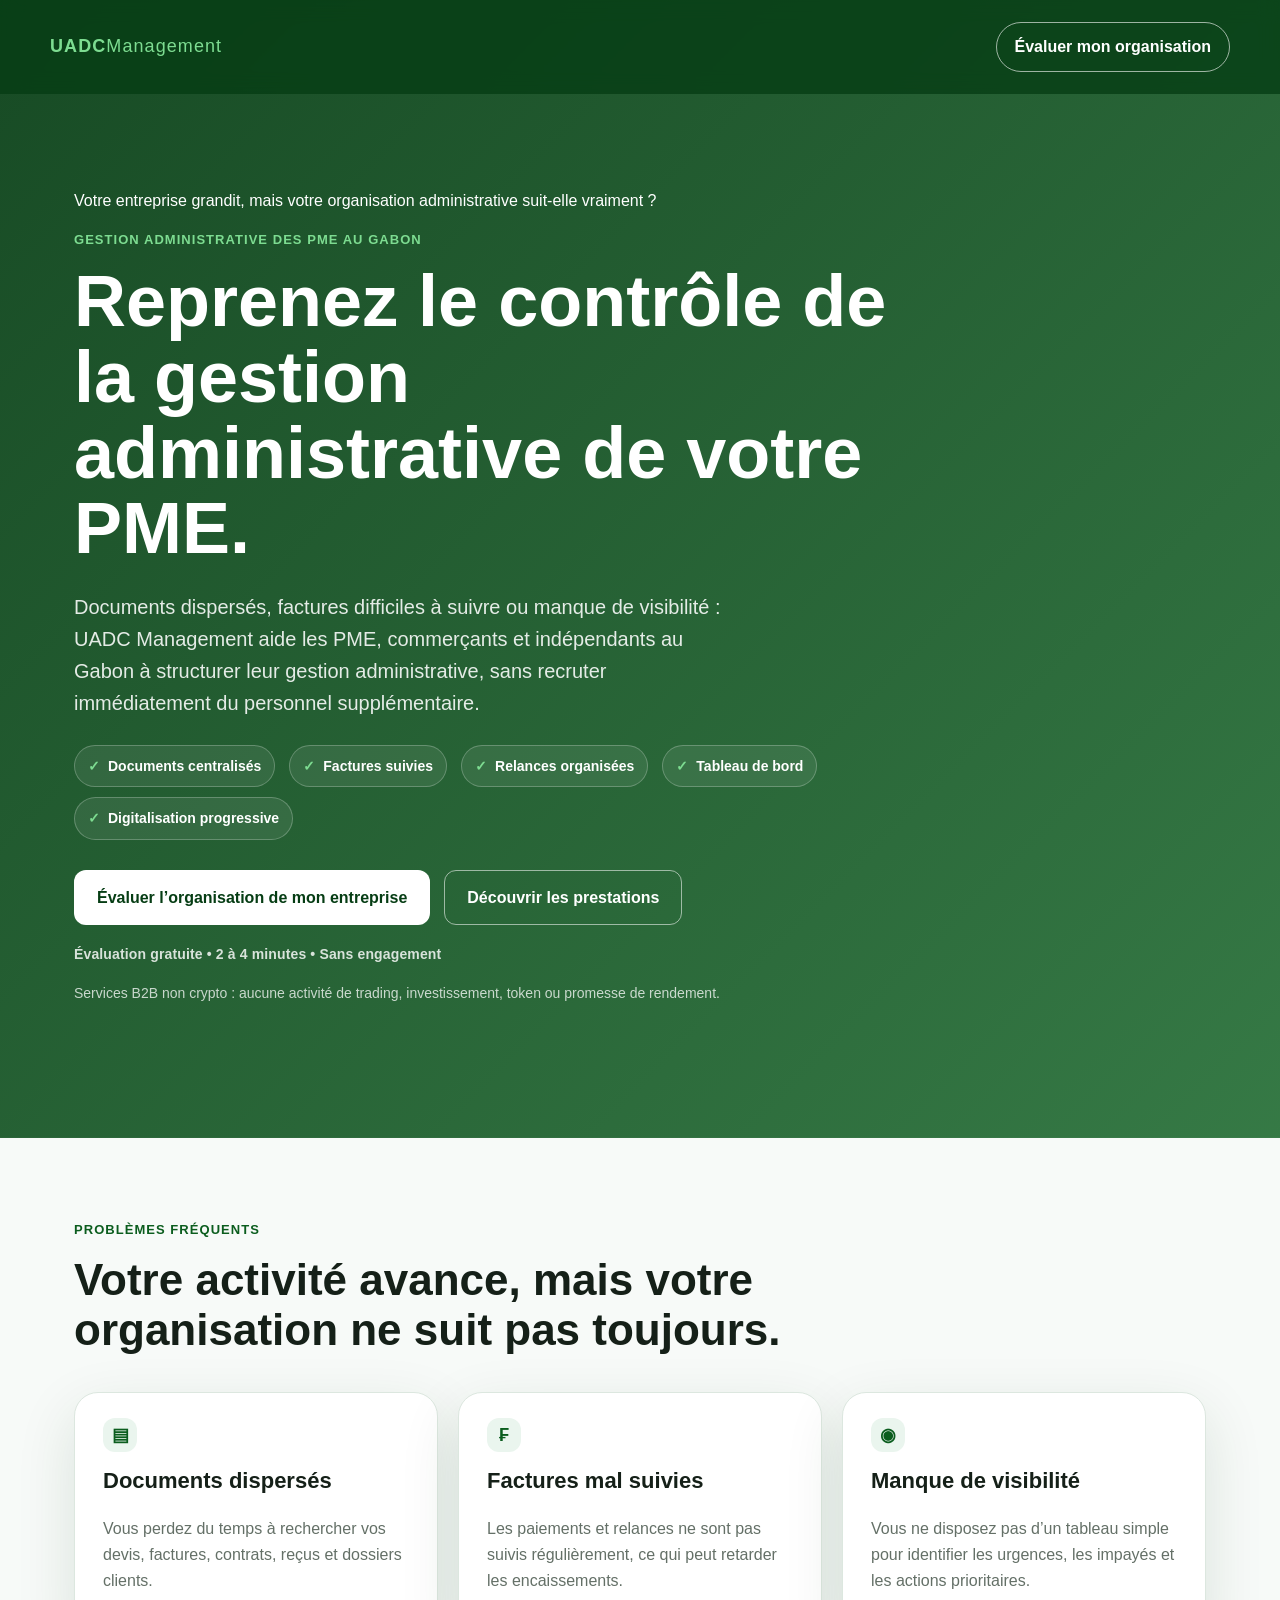
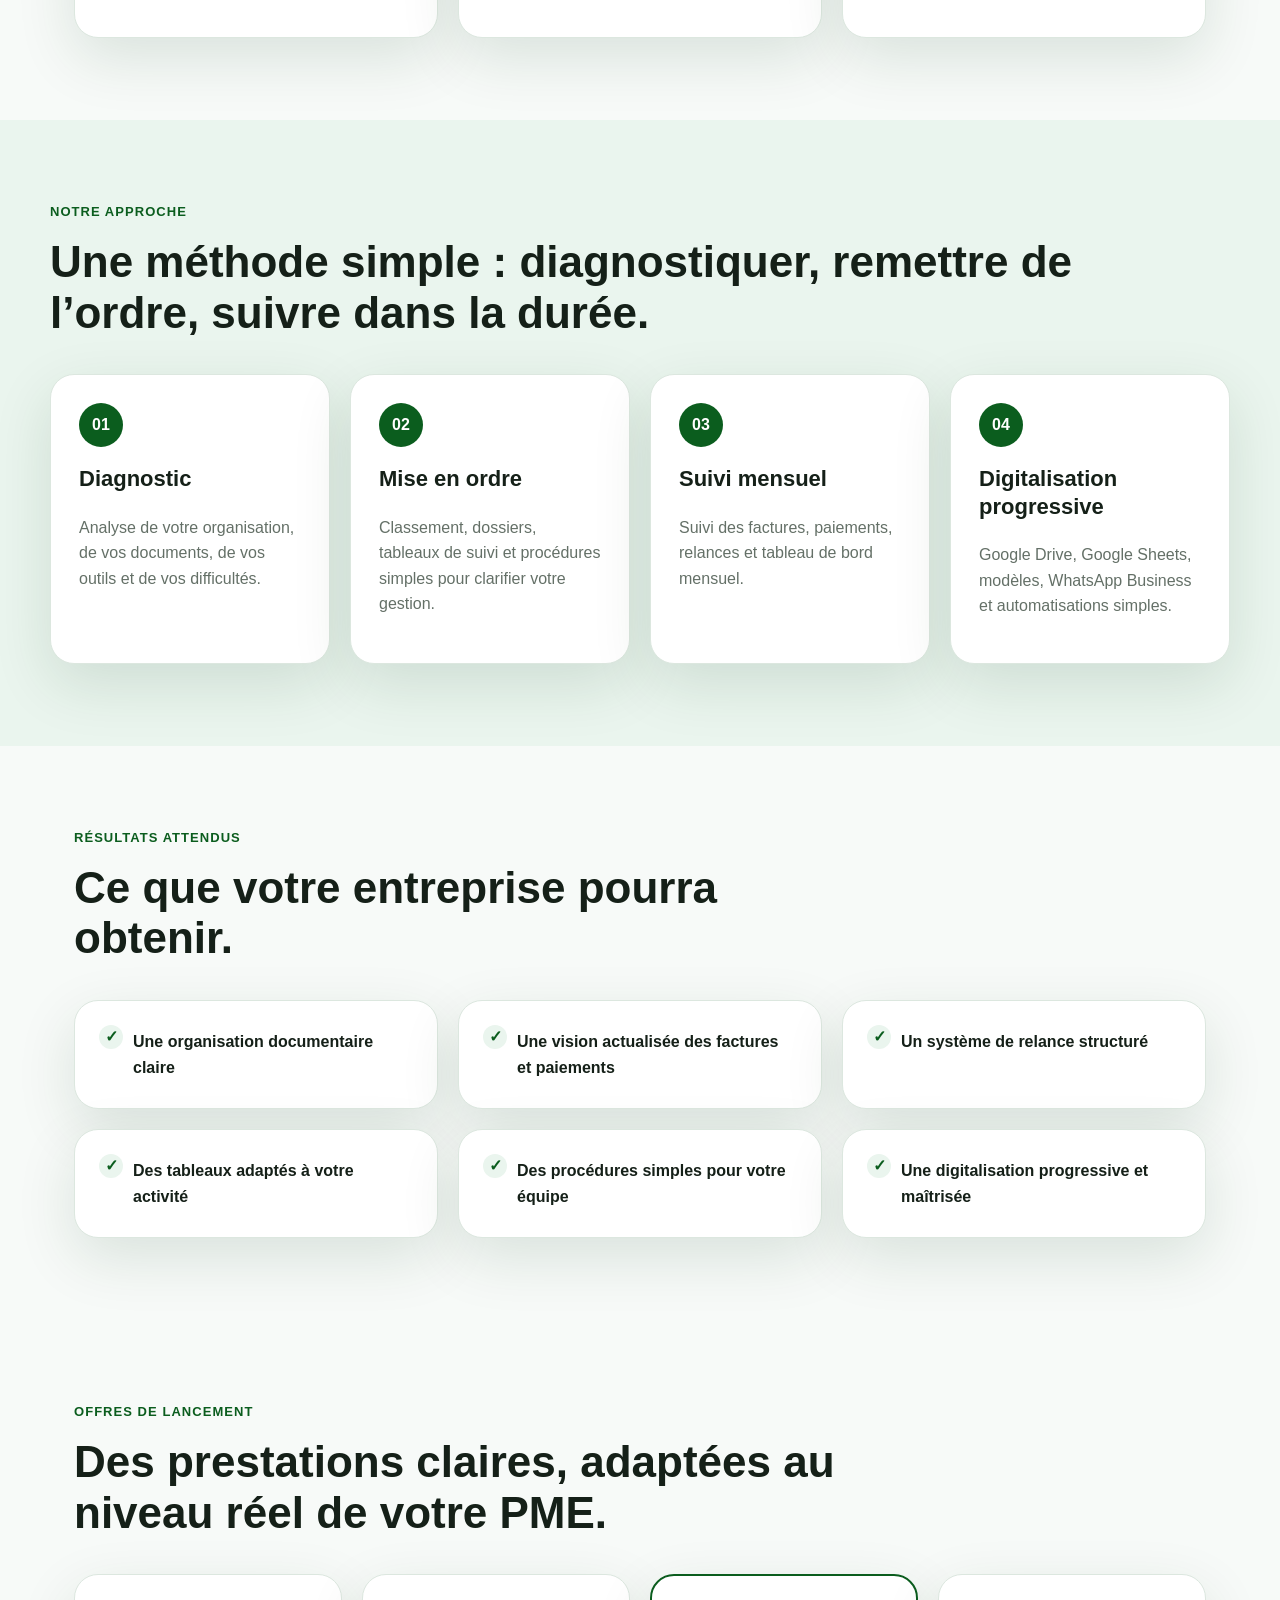
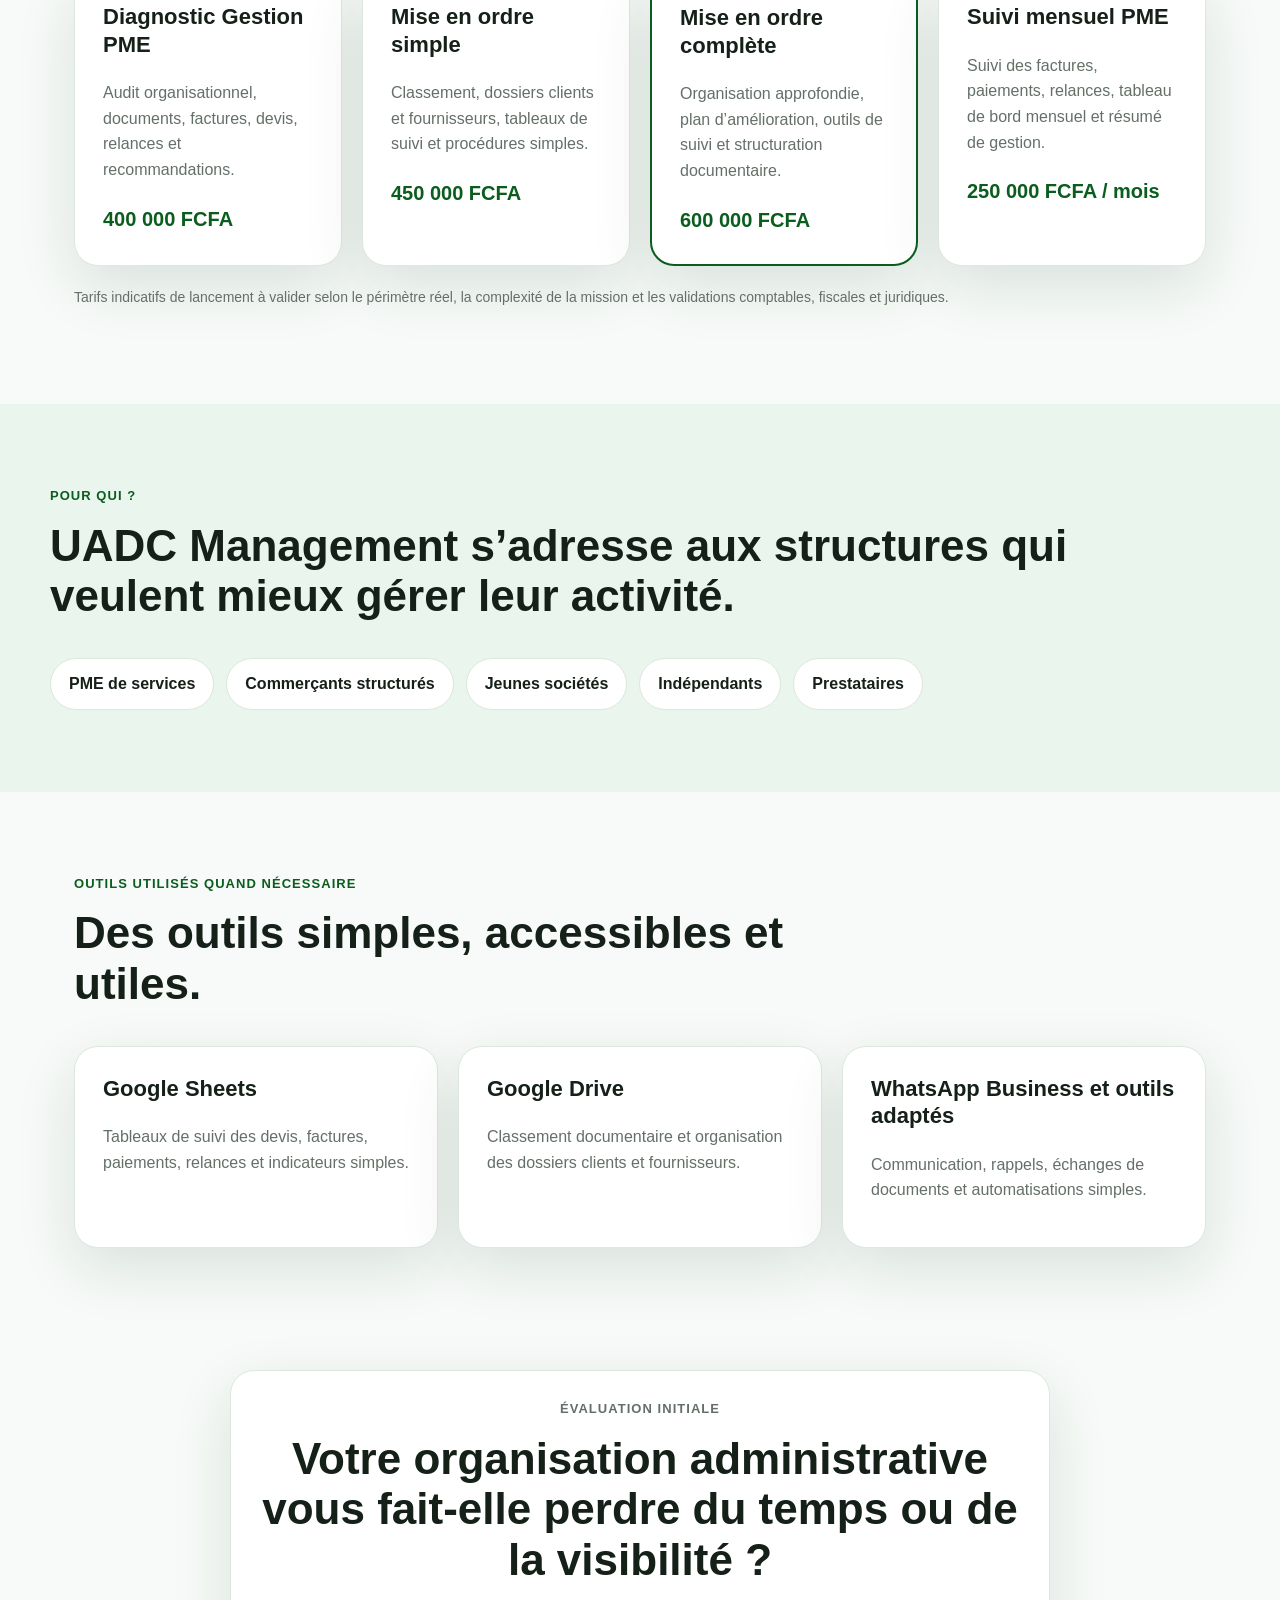
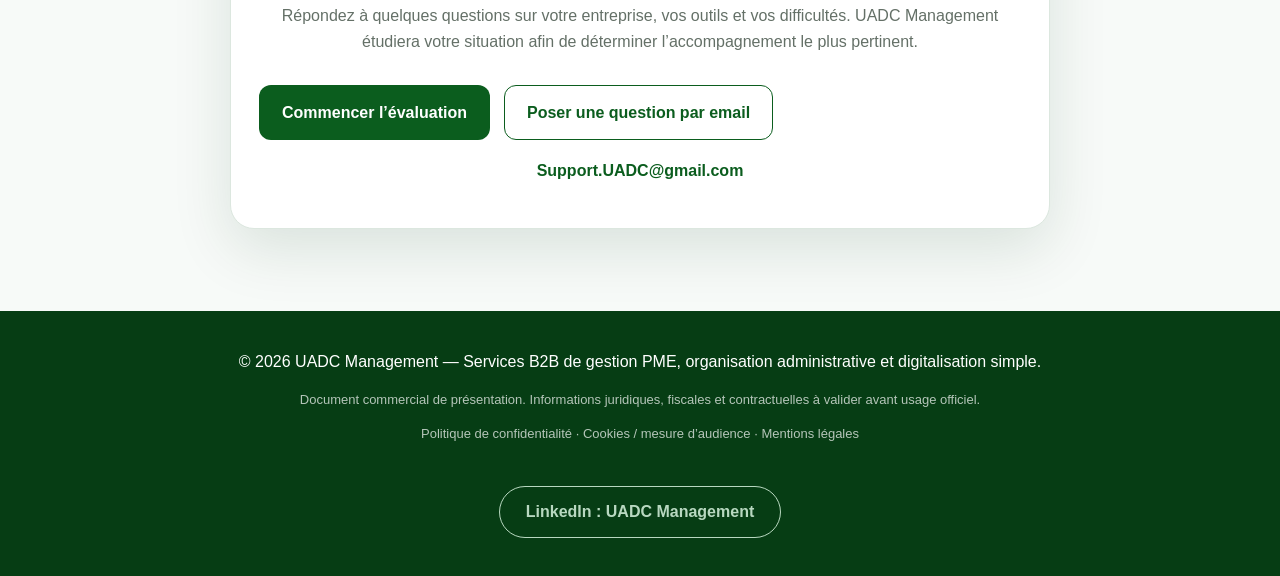
==== index.html @ a8fdecd6 "V2 - ajout du Hero orienté identification Updated content for hero section to enhance clarity and en" ====
<!DOCTYPE html>
<html lang="fr">
<head>
  <meta charset="UTF-8">
  <meta name="viewport" content="width=device-width, initial-scale=1.0">

  <title>UADC Management | Gestion administrative des PME au Gabon</title>

  <meta
    name="description"
    content="UADC Management aide les PME, commerçants et indépendants au Gabon à organiser leurs documents, suivre leurs factures et structurer leur gestion administrative."
  >

  <link
    rel="canonical"
    href="https://uadcoins-source.github.io/Site-UADC-Management-/"
  >

  <meta property="og:type" content="website">
  <meta property="og:locale" content="fr_FR">
  <meta property="og:site_name" content="UADC Management">

  <meta
    property="og:title"
    content="UADC Management | Gestion administrative des PME au Gabon"
  >

  <meta
    property="og:description"
    content="Reprenez le contrôle de vos documents, factures, relances et tableaux de bord."
  >

  <meta
    property="og:url"
    content="https://uadcoins-source.github.io/Site-UADC-Management-/"
  >

  <meta name="twitter:card" content="summary">

  <meta
    name="twitter:title"
    content="UADC Management | Gestion administrative des PME au Gabon"
  >

  <meta
    name="twitter:description"
    content="Organisation documentaire, suivi des factures, relances et digitalisation progressive."
  >

  <meta
    http-equiv="Content-Security-Policy"
    content="
      default-src 'self';
      script-src 'self' 'unsafe-inline'
        https://www.googletagmanager.com
        https://consent.cookiebot.com
        https://consentcdn.cookiebot.com;
      connect-src 'self'
        https://www.google-analytics.com
        https://analytics.google.com
        https://region1.google-analytics.com
        https://stats.g.doubleclick.net
        https://consent.cookiebot.com
        https://consentcdn.cookiebot.com;
      img-src 'self' data:
        https://images.unsplash.com
        https://www.googletagmanager.com
        https://www.google-analytics.com
        https://consent.cookiebot.com
        https://consentcdn.cookiebot.com;
      style-src 'self' 'unsafe-inline'
        https://consent.cookiebot.com
        https://consentcdn.cookiebot.com;
      font-src 'self' data:;
      object-src 'none';
      base-uri 'self';
      frame-src 'self'
        https://docs.google.com
        https://consent.cookiebot.com
        https://consentcdn.cookiebot.com;
      form-action 'self' https://docs.google.com;
      upgrade-insecure-requests;
    "
  >

  <meta
    name="referrer"
    content="strict-origin-when-cross-origin"
  >

  <script
    id="Cookiebot"
    src="https://consent.cookiebot.com/uc.js"
    data-cbid="d67af47e-b6ff-4df5-80c2-b756c6a050ea"
    data-blockingmode="auto"
    type="text/javascript"
  ></script>

  <script
    type="text/plain"
    data-cookieconsent="statistics"
    async
    src="https://www.googletagmanager.com/gtag/js?id=G-BVQ48MTQVT"
  ></script>

  <script
    type="text/plain"
    data-cookieconsent="statistics"
  >
    window.dataLayer = window.dataLayer || [];

    function gtag() {
      dataLayer.push(arguments);
    }

    gtag('js', new Date());

    gtag('config', 'G-BVQ48MTQVT', {
      anonymize_ip: true
    });
  </script>

  <link rel="stylesheet" href="style.css">

  <script type="application/ld+json">
  {
    "@context": "https://schema.org",
    "@type": "ProfessionalService",
    "name": "UADC Management",
    "url": "https://uadcoins-source.github.io/Site-UADC-Management-/",
    "email": "Support.UADC@gmail.com",
    "areaServed": {
      "@type": "Country",
      "name": "Gabon"
    },
    "description": "Services B2B d’organisation administrative, de suivi de gestion simple et de digitalisation progressive."
  }
  </script>
</head>

<body>

  <header class="site-header">

    <nav class="nav">

      <a href="#" class="logo" aria-label="Retour en haut de la page">
        UADC <span>Management</span>
      </a>

      <a
        href="https://docs.google.com/forms/d/e/1FAIpQLScR6LxqJISnzY4DVmSsGfaWEli_IUTiNq7CcCTO1LoDNJifmg/viewform"
        class="nav-cta js-track-evaluation"
        target="_blank"
        rel="noopener noreferrer"
      >
        Évaluer mon organisation
      </a>

      <button
        id="menu-toggle"
        class="menu-toggle"
        aria-label="Ouvrir le menu"
        aria-expanded="false"
        aria-controls="mobile-menu"
      >
        <span></span>
        <span></span>
        <span></span>
      </button>

    </nav>

    <div id="mobile-menu" class="mobile-menu">

      <a href="#administrative">
        Gestion administrative
      </a>
      
      <a href="#probleme">
        Problèmes fréquents
      </a>

      <a href="#approche">
        Notre approche
      </a>

      <a href="#resultats">
        Résultats attendus
      </a>

      <a href="#offres">
        Prestations
      </a>

      <a href="#pour-qui">
        Pour qui ?
      </a>

      <a href="#outils">
        Outils
      </a>

      <a href="#contact">
        Contact
      </a>

    </div>

    <section
      id="administrative"
      class="hero"
    >

      <div class="hero-content">

  <p class="hero-question">
    Votre entreprise grandit, mais votre organisation administrative suit-elle vraiment ?
  </p>

  <p class="eyebrow">
    Gestion administrative des PME au Gabon
  </p>

  <h1>
    Reprenez le contrôle de la gestion administrative de votre PME.
  </h1>

  <p class="hero-text">
    Documents dispersés, factures difficiles à suivre ou manque de visibilité :
    UADC Management aide les PME, commerçants et indépendants au Gabon
    à structurer leur gestion administrative, sans recruter immédiatement
    du personnel supplémentaire.
  </p>

        <ul
          class="hero-benefits"
          aria-label="Principaux bénéfices"
        >
          <li>Documents centralisés</li>
          <li>Factures suivies</li>
          <li>Relances organisées</li>
          <li>Tableau de bord</li>
          <li>Digitalisation progressive</li>
        </ul>

        <div class="hero-actions">

          <a
            href="https://docs.google.com/forms/d/e/1FAIpQLScR6LxqJISnzY4DVmSsGfaWEli_IUTiNq7CcCTO1LoDNJifmg/viewform"
            class="btn primary js-track-evaluation"
            target="_blank"
            rel="noopener noreferrer"
          >
            Évaluer l’organisation de mon entreprise
          </a>

          <a
            href="#offres"
            class="btn secondary"
          >
            Découvrir les prestations
          </a>

        </div>

        <p class="cta-reassurance">
          Évaluation gratuite • 2 à 4 minutes • Sans engagement
        </p>

        <p class="note">
          Services B2B non crypto : aucune activité de trading,
          investissement, token ou promesse de rendement.
        </p>

      </div>

    </section>

  </header>

  <main>

    <section
      id="probleme"
      class="section problem"
    >

      <div class="section-heading">

        <p class="eyebrow">
          Problèmes fréquents
        </p>

        <h2>
          Votre activité avance, mais votre organisation ne suit pas toujours.
        </h2>

      </div>

      <div class="cards three">

        <article class="card">

          <h3>
            Documents dispersés
          </h3>

          <p>
            Vous perdez du temps à rechercher vos devis, factures,
            contrats, reçus et dossiers clients.
          </p>

        </article>

        <article class="card">

          <h3>
            Factures mal suivies
          </h3>

          <p>
            Les paiements et relances ne sont pas suivis régulièrement,
            ce qui peut retarder les encaissements.
          </p>

        </article>

        <article class="card">

          <h3>
            Manque de visibilité
          </h3>

          <p>
            Vous ne disposez pas d’un tableau simple pour identifier
            les urgences, les impayés et les actions prioritaires.
          </p>

        </article>

      </div>

    </section>

    <section
      id="approche"
      class="section solution"
    >

      <div class="section-heading">

        <p class="eyebrow">
          Notre approche
        </p>

        <h2>
          Une méthode simple : diagnostiquer, remettre de l’ordre,
          suivre dans la durée.
        </h2>

      </div>

      <div class="steps">

        <div class="step">

          <span>01</span>

          <h3>
            Diagnostic
          </h3>

          <p>
            Analyse de votre organisation, de vos documents,
            de vos outils et de vos difficultés.
          </p>

        </div>

        <div class="step">

          <span>02</span>

          <h3>
            Mise en ordre
          </h3>

          <p>
            Classement, dossiers, tableaux de suivi et procédures simples
            pour clarifier votre gestion.
          </p>

        </div>

        <div class="step">

          <span>03</span>

          <h3>
            Suivi mensuel
          </h3>

          <p>
            Suivi des factures, paiements, relances
            et tableau de bord mensuel.
          </p>

        </div>

        <div class="step">

          <span>04</span>

          <h3>
            Digitalisation progressive
          </h3>

          <p>
            Google Drive, Google Sheets, modèles,
            WhatsApp Business et automatisations simples.
          </p>

        </div>

      </div>

    </section>

    <section
      id="resultats"
      class="section results"
    >

      <div class="section-heading">

        <p class="eyebrow">
          Résultats attendus
        </p>

        <h2>
          Ce que votre entreprise pourra obtenir.
        </h2>

      </div>

      <div class="results-grid">

        <div class="result-item">
          Une organisation documentaire claire
        </div>

        <div class="result-item">
          Une vision actualisée des factures et paiements
        </div>

        <div class="result-item">
          Un système de relance structuré
        </div>

        <div class="result-item">
          Des tableaux adaptés à votre activité
        </div>

        <div class="result-item">
          Des procédures simples pour votre équipe
        </div>

        <div class="result-item">
          Une digitalisation progressive et maîtrisée
        </div>

      </div>

    </section>

    <section
      id="offres"
      class="section offers"
    >

      <div class="section-heading">

        <p class="eyebrow">
          Offres de lancement
        </p>

        <h2>
          Des prestations claires, adaptées au niveau réel de votre PME.
        </h2>

      </div>

      <div class="pricing">

        <article class="price-card">

          <h3>
            Diagnostic Gestion PME
          </h3>

          <p>
            Audit organisationnel, documents, factures,
            devis, relances et recommandations.
          </p>

          <strong>
            400 000 FCFA
          </strong>

        </article>

        <article class="price-card">

          <h3>
            Mise en ordre simple
          </h3>

          <p>
            Classement, dossiers clients et fournisseurs,
            tableaux de suivi et procédures simples.
          </p>

          <strong>
            450 000 FCFA
          </strong>

        </article>

        <article class="price-card featured">

          <h3>
            Mise en ordre complète
          </h3>

          <p>
            Organisation approfondie, plan d’amélioration,
            outils de suivi et structuration documentaire.
          </p>

          <strong>
            600 000 FCFA
          </strong>

        </article>

        <article class="price-card">

          <h3>
            Suivi mensuel PME
          </h3>

          <p>
            Suivi des factures, paiements, relances,
            tableau de bord mensuel et résumé de gestion.
          </p>

          <strong>
            250 000 FCFA / mois
          </strong>

        </article>

      </div>

      <p class="disclaimer">
        Tarifs indicatifs de lancement à valider selon le périmètre réel,
        la complexité de la mission et les validations comptables,
        fiscales et juridiques.
      </p>

    </section>

    <section
      id="pour-qui"
      class="section target"
    >

      <div class="section-heading">

        <p class="eyebrow">
          Pour qui ?
        </p>

        <h2>
          UADC Management s’adresse aux structures
          qui veulent mieux gérer leur activité.
        </h2>

      </div>

      <div class="chips">

        <span>PME de services</span>
        <span>Commerçants structurés</span>
        <span>Jeunes sociétés</span>
        <span>Indépendants</span>
        <span>Prestataires</span>

      </div>

    </section>

    <section
      id="outils"
      class="section tools"
    >

      <div class="section-heading">

        <p class="eyebrow">
          Outils utilisés quand nécessaire
        </p>

        <h2>
          Des outils simples, accessibles et utiles.
        </h2>

      </div>

      <div class="cards three">

        <article class="card">

          <h3>
            Google Sheets
          </h3>

          <p>
            Tableaux de suivi des devis, factures, paiements,
            relances et indicateurs simples.
          </p>

        </article>

        <article class="card">

          <h3>
            Google Drive
          </h3>

          <p>
            Classement documentaire et organisation
            des dossiers clients et fournisseurs.
          </p>

        </article>

        <article class="card">

          <h3>
            WhatsApp Business et outils adaptés
          </h3>

          <p>
            Communication, rappels, échanges de documents
            et automatisations simples.
          </p>

        </article>

      </div>

    </section>

    <section
      id="contact"
      class="section contact"
    >

      <div class="contact-box">

        <p class="eyebrow">
          Évaluation initiale
        </p>

        <h2>
          Votre organisation administrative vous fait-elle perdre
          du temps ou de la visibilité ?
        </h2>

        <p>
          Répondez à quelques questions sur votre entreprise,
          vos outils et vos difficultés. UADC Management étudiera
          votre situation afin de déterminer l’accompagnement
          le plus pertinent.
        </p>

        <div class="contact-actions">

          <a
            class="btn primary js-track-evaluation"
            href="https://docs.google.com/forms/d/e/1FAIpQLScR6LxqJISnzY4DVmSsGfaWEli_IUTiNq7CcCTO1LoDNJifmg/viewform"
            target="_blank"
            rel="noopener noreferrer"
          >
            Commencer l’évaluation
          </a>

          <a
            class="btn secondary js-track-email"
            href="mailto:Support.UADC@gmail.com?subject=Question%20sur%20UADC%20Management"
          >
            Poser une question par email
          </a>

        </div>

        <p class="email">
          Support.UADC@gmail.com
        </p>

      </div>

    </section>

  </main>

  <footer class="footer">

    <p>
      © 2026 UADC Management — Services B2B de gestion PME,
      organisation administrative et digitalisation simple.
    </p>

    <p class="small">
      Document commercial de présentation.
      Informations juridiques, fiscales et contractuelles
      à valider avant usage officiel.
    </p>

    <p class="small">

      <a href="politique-confidentialite.html">
        Politique de confidentialité
      </a>

      ·

      <a href="politique-confidentialite.html#cookies">
        Cookies / mesure d’audience
      </a>

      ·

      <a href="politique-confidentialite.html#mentions-legales">
        Mentions légales
      </a>

    </p>

    <a
      href="https://www.linkedin.com/in/alexandre-obende-959710419?utm_source=share_via&utm_content=profile&utm_medium=member_ios"
      target="_blank"
      rel="noopener noreferrer"
      class="footer-linkedin-button"
    >
      LinkedIn : UADC Management
    </a>

  </footer>

  <script>

    const menuToggle = document.getElementById('menu-toggle');
    const mobileMenu = document.getElementById('mobile-menu');

    menuToggle.addEventListener('click', function () {

      const isOpen = mobileMenu.classList.toggle('open');

      menuToggle.setAttribute(
        'aria-expanded',
        String(isOpen)
      );

    });

    mobileMenu.querySelectorAll('a').forEach(function (link) {

      link.addEventListener('click', function () {

        mobileMenu.classList.remove('open');

        menuToggle.setAttribute(
          'aria-expanded',
          'false'
        );

      });

    });

    function trackEvent(eventName, parameters) {

      if (typeof window.gtag === 'function') {

        window.gtag(
          'event',
          eventName,
          parameters || {}
        );

      }

    }

    document
      .querySelectorAll('.js-track-evaluation')
      .forEach(function (link) {

        link.addEventListener('click', function () {

          trackEvent('evaluation_click', {
            link_text: link.textContent.trim(),
            link_url: link.href
          });

        });

      });

    document
      .querySelectorAll('.js-track-email')
      .forEach(function (link) {

        link.addEventListener('click', function () {

          trackEvent('email_click', {
            link_text: link.textContent.trim()
          });

        });

      });

  </script>

</body>
</html>
---- style.css ----
:root {
  --green: #0b5d1e;
  --green-dark: #063d14;
  --green-light: #eaf5ee;
  --text: #152018;
  --muted: #647067;
  --white: #ffffff;
  --border: #dce7df;
  --shadow: 0 20px 60px rgba(10, 55, 25, 0.12);
}

* {
  box-sizing: border-box;
}

body {
  margin: 0;
  font-family: Arial, Helvetica, sans-serif;
  color: var(--text);
  background: #f7faf8;
  line-height: 1.6;
}

a {
  color: inherit;
  text-decoration: none;
}

.site-header {
  background:
    linear-gradient(135deg, rgba(6, 61, 20, 0.93), rgba(11, 93, 30, 0.82)),
    url("https://images.unsplash.com/photo-1554224155-6726b3ff858f?auto=format&fit=crop&w=1600&q=80");
  background-size: cover;
  background-position: center;
  color: var(--white);
}

.nav {
  max-width: 1180px;
  margin: 0 auto;
  padding: 22px 24px;
  display: flex;
  align-items: center;
  justify-content: space-between;
}

.logo {
  font-weight: 800;
  letter-spacing: 0.06em;
  font-size: 18px;
}

.logo span {
  font-weight: 400;
}

.nav-cta {
  padding: 11px 18px;
  border: 1px solid rgba(255, 255, 255, 0.6);
  border-radius: 999px;
  font-weight: 700;
}

.hero {
  max-width: 1180px;
  margin: 0 auto;
  padding: 100px 24px 120px;
}

.hero-content {
  max-width: 760px;
}

.eyebrow {
  color: #7ddc91;
  font-weight: 800;
  letter-spacing: 0.08em;
  text-transform: uppercase;
  font-size: 13px;
  margin: 0 0 14px;
}

h1, h2, h3, p {
  margin-top: 0;
}

h1 {
  font-size: clamp(38px, 7vw, 72px);
  line-height: 1.05;
  margin-bottom: 24px;
}

h2 {
  font-size: clamp(28px, 4vw, 44px);
  line-height: 1.15;
  margin-bottom: 18px;
}

h3 {
  font-size: 22px;
  line-height: 1.25;
}

.hero-text {
  font-size: 20px;
  max-width: 670px;
  color: rgba(255, 255, 255, 0.88);
}

.hero-actions,
.contact-actions {
  display: flex;
  gap: 14px;
  flex-wrap: wrap;
  margin: 30px 0 18px;
}

.btn {
  display: inline-flex;
  align-items: center;
  justify-content: center;
  padding: 14px 22px;
  border-radius: 12px;
  font-weight: 800;
  border: 1px solid transparent;
}

.btn.primary {
  background: var(--white);
  color: var(--green-dark);
}

.btn.secondary {
  border-color: rgba(255, 255, 255, 0.55);
  color: var(--white);
}

.contact .btn.primary {
  background: var(--green);
  color: var(--white);
}

.contact .btn.secondary {
  border-color: var(--green);
  color: var(--green);
}

.note {
  color: rgba(255, 255, 255, 0.75);
  font-size: 14px;
}

.section {
  max-width: 1180px;
  margin: 0 auto;
  padding: 82px 24px;
}

.section-heading {
  max-width: 790px;
  margin-bottom: 36px;
}

.section-heading .eyebrow {
  color: var(--green);
}

.cards,
.pricing,
.steps {
  display: grid;
  gap: 20px;
}

.cards.three {
  grid-template-columns: repeat(3, 1fr);
}

.card,
.price-card,
.step,
.contact-box {
  background: var(--white);
  border: 1px solid var(--border);
  border-radius: 24px;
  padding: 28px;
  box-shadow: var(--shadow);
}

.card p,
.step p,
.price-card p {
  color: var(--muted);
}

.solution,
.target {
  background: var(--green-light);
  max-width: none;
}

.solution > *,
.target > * {
  max-width: 1180px;
  margin-left: auto;
  margin-right: auto;
}

.steps {
  grid-template-columns: repeat(4, 1fr);
}

.step span {
  display: inline-flex;
  width: 44px;
  height: 44px;
  align-items: center;
  justify-content: center;
  border-radius: 50%;
  background: var(--green);
  color: var(--white);
  font-weight: 800;
  margin-bottom: 18px;
}

.pricing {
  grid-template-columns: repeat(4, 1fr);
}

.price-card strong {
  display: block;
  margin-top: 20px;
  font-size: 20px;
  color: var(--green);
}

.price-card.featured {
  border: 2px solid var(--green);
}

.disclaimer {
  margin-top: 20px;
  color: var(--muted);
  font-size: 14px;
}

.chips {
  display: flex;
  flex-wrap: wrap;
  gap: 12px;
}

.chips span {
  background: var(--white);
  border: 1px solid var(--border);
  padding: 12px 18px;
  border-radius: 999px;
  font-weight: 700;
}

.contact {
  padding-top: 40px;
}

.contact-box {
  text-align: center;
  max-width: 820px;
  margin: 0 auto;
}

.contact-box p {
  color: var(--muted);
}

.email {
  font-weight: 800;
  color: var(--green) !important;
}

.footer {
  padding: 38px 24px;
  text-align: center;
  background: var(--green-dark);
  color: var(--white);
}

.footer .small {
  color: rgba(255, 255, 255, 0.7);
  font-size: 13px;
}

@media (max-width: 900px) {
  .cards.three,
  .steps,
  .pricing {
    grid-template-columns: 1fr;
  }

  .nav {
    align-items: flex-start;
    gap: 18px;
  }

  .hero {
    padding-top: 70px;
  }
}

@media (max-width: 540px) {
  .nav {
    flex-direction: column;
  }

  .btn,
  .nav-cta {
    width: 100%;
  }

  .hero-actions,
  .contact-actions {
    flex-direction: column;
  }

  .section {
    padding: 58px 18px;
  }
}

/* =========================================================
   MENU HAMBURGER UADC MANAGEMENT
   Ajout uniquement à la fin du style.css existant
   ========================================================= */

.menu-toggle {
  display: none;
  width: 44px;
  height: 44px;
  border: none;
  background: transparent;
  cursor: pointer;
  padding: 0;
  position: relative;
  z-index: 3001;
}

.menu-toggle span {
  display: block;
  width: 30px;
  height: 4px;
  background: var(--white);
  border-radius: 999px;
  margin: 5px auto;
}

.mobile-menu {
  position: fixed;
  top: 84px;
  right: 24px;
  width: 230px;
  background: var(--white);
  border-radius: 28px;
  padding: 28px 24px;
  box-shadow: 0 20px 60px rgba(0, 0, 0, 0.25);
  z-index: 3000;
  display: none;
}

.mobile-menu.open {
  display: flex;
  flex-direction: column;
  gap: 18px;
}

.mobile-menu a {
  color: var(--green-dark);
  font-weight: 800;
  font-size: 13px;
  text-transform: uppercase;
  letter-spacing: 0.04em;
}

/* Affichage mobile */
@media (max-width: 900px) {
  .nav {
    flex-direction: row !important;
    align-items: center !important;
    justify-content: space-between !important;
  }

  .menu-toggle {
    display: block;
  }

  .nav-cta {
    display: none;
  }
}

/* =========================================================
   BARRE UADC MANAGEMENT FIXE AU SCROLL
   À ajouter à la fin du style.css
   ========================================================= */

.site-header {
  padding-top: 88px;
}

.nav {
  position: fixed;
  top: 0;
  left: 0;
  right: 0;
  max-width: none;
  width: 100%;
  margin: 0;
  padding: 22px 50px;
  z-index: 4000;
  background: rgba(6, 61, 20, 0.78);
  backdrop-filter: blur(10px);
  -webkit-backdrop-filter: blur(10px);
}

.mobile-menu {
  position: fixed;
  top: 92px;
  right: 24px;
  z-index: 4001;
}

@media (max-width: 900px) {
  .site-header {
    padding-top: 92px;
  }

  .nav {
    padding: 22px 50px;
  }
}

@media (max-width: 540px) {
  .site-header {
    padding-top: 92px;
  }

  .nav {
    padding: 22px 42px;
    flex-direction: row !important;
    align-items: center !important;
    justify-content: space-between !important;
  }

  .logo {
    font-size: 18px;
  }

  .mobile-menu {
    top: 92px;
    right: 24px;
  }
}

/* =========================================================
   COULEUR VERTE DU LOGO DANS LA BARRE FIXE
   À ajouter à la fin du style.css
   ========================================================= */

.nav .logo,
.nav .logo span {
  color: #7ddc91;
}

.menu-toggle span {
  background: #7ddc91;
}

/* =========================================================
PAGE LÉGALE : POLITIQUE DE CONFIDENTIALITÉ
À ajouter uniquement à la fin du style.css
========================================================= */

.legal-page {
background: #f7faf8;
color: var(–text);
}

.legal-hero {
background:
linear-gradient(135deg, rgba(6, 61, 20, 0.95), rgba(11, 93, 30, 0.86)),
url(“https://images.unsplash.com/photo-1554224155-6726b3ff858f?auto=format&fit=crop&w=1600&q=80”);
background-size: cover;
background-position: center;
color: var(–white);
padding: 90px 24px 80px;
}

.legal-container {
max-width: 980px;
margin: 0 auto;
}

.legal-hero h1 {
max-width: 850px;
}

.legal-hero p {
max-width: 760px;
color: rgba(255, 255, 255, 0.86);
}

.back-home {
display: inline-flex;
margin-top: 24px;
padding: 12px 18px;
border: 1px solid rgba(255, 255, 255, 0.65);
border-radius: 999px;
color: var(–white);
font-weight: 800;
}

.legal-card {
background: var(–white);
border: 1px solid var(–border);
border-radius: 28px;
padding: 38px;
margin: 50px 24px 70px;
box-shadow: var(–shadow);
}

.legal-card h2 {
margin-top: 42px;
color: var(–green-dark);
}

.legal-card h2:first-of-type {
margin-top: 0;
}

.legal-card h3 {
margin-top: 28px;
color: var(–green);
}

.legal-card p,
.legal-card li {
color: var(–muted);
}

.legal-card a {
color: var(–green);
font-weight: 800;
text-decoration: underline;
text-underline-offset: 3px;
}

.legal-warning {
background: var(–green-light);
border: 1px solid var(–border);
border-left: 5px solid var(–green);
border-radius: 18px;
padding: 18px 20px;
margin-bottom: 34px;
color: var(–text);
}

.legal-table {
width: 100%;
border-collapse: collapse;
margin: 22px 0 34px;
overflow: hidden;
border-radius: 18px;
border: 1px solid var(–border);
}

.legal-table th,
.legal-table td {
text-align: left;
padding: 14px 16px;
border-bottom: 1px solid var(–border);
vertical-align: top;
}

.legal-table th {
background: var(–green-light);
color: var(–green-dark);
font-weight: 800;
}

.legal-table tr:last-child td {
border-bottom: none;
}

.footer-links {
display: flex;
justify-content: center;
flex-wrap: wrap;
gap: 10px;
color: rgba(255, 255, 255, 0.78);
font-size: 13px;
}

.footer-links a {
color: rgba(255, 255, 255, 0.88);
font-weight: 700;
}

.footer-links a:hover {
color: #7ddc91;
}

@media (max-width: 700px) {
.legal-hero {
padding: 70px 20px 60px;
}

.legal-card {
padding: 26px 20px;
margin: 34px 18px 56px;
}

.legal-table,
.legal-table tbody,
.legal-table tr,
.legal-table th,
.legal-table td {
display: block;
width: 100%;
}

.legal-table th {
display: none;
}

.legal-table td {
border-bottom: 1px solid var(–border);
}

.legal-table td:first-child {
background: var(–green-light);
color: var(–green-dark);
font-weight: 800;
}
}

.footer-linkedin-button {
  display: inline-block;
  margin-top: 28px;
  padding: 12px 26px;
  border: 1px solid #b8d8c0;
  border-radius: 30px;
  color: #b8d8c0;
  text-decoration: none;
  font-weight: 600;
  font-size: 16px;
  transition: all 0.3s ease;
}

.footer-linkedin-button:hover {
  background-color: #b8d8c0;
  color: #003d14;
}

/* =========================================================
   UADC MANAGEMENT - V1 ACQUISITION
   À AJOUTER UNIQUEMENT À LA FIN DU style.css
   ========================================================= */

html {
  scroll-behavior: smooth;
}

.hero-content {
  max-width: 820px;
}

.hero-benefits {
  list-style: none;
  padding: 0;
  margin: 26px 0 0;
  display: flex;
  flex-wrap: wrap;
  gap: 10px 14px;
}

.hero-benefits li {
  display: inline-flex;
  align-items: center;
  gap: 8px;
  padding: 9px 13px;
  border: 1px solid rgba(255,255,255,.24);
  border-radius: 999px;
  background: rgba(255,255,255,.08);
  font-weight: 700;
  font-size: 14px;
}

.hero-benefits li::before {
  content: "✓";
  color: #7ddc91;
  font-weight: 900;
}

.cta-reassurance {
  margin: 0 0 16px;
  color: rgba(255,255,255,.82);
  font-size: 14px;
}

.results-grid {
  display: grid;
  grid-template-columns: repeat(3, 1fr);
  gap: 20px;
}

.result-item {
  position: relative;
  background: var(--white);
  border: 1px solid var(--border);
  border-radius: 24px;
  padding: 28px 28px 28px 58px;
  box-shadow: var(--shadow);
  font-weight: 700;
}

.result-item::before {
  content: "✓";
  position: absolute;
  left: 24px;
  top: 24px;
  width: 24px;
  height: 24px;
  display: inline-flex;
  align-items: center;
  justify-content: center;
  border-radius: 50%;
  background: var(--green-light);
  color: var(--green);
  font-weight: 900;
}

.btn,
.nav-cta {
  transition: transform .2s ease, box-shadow .2s ease;
}

.btn:hover,
.nav-cta:hover {
  transform: translateY(-2px);
}

@media (max-width: 900px) {

  .results-grid {
    grid-template-columns: 1fr;
  }

}

@media (max-width: 540px) {

  .hero-benefits {
    flex-direction: column;
    align-items: flex-start;
  }

}

/* =========================================================
   UADC MANAGEMENT — FINALISATION V1.1 À V1.9
   Ajouter uniquement à la fin du fichier style.css
   ========================================================= */

/* V1.8 — Empêche la barre fixe de masquer les titres */
section[id] {
  scroll-margin-top: 115px;
}

/* V1.7 — Le logo reste visuellement identique comme lien */
.logo {
  display: inline-flex;
  align-items: center;
  text-decoration: none;
  cursor: pointer;
}

/* V1.9 — Boutons plus dynamiques */
.btn,
.nav-cta {
  transition:
    transform 0.18s ease,
    box-shadow 0.18s ease,
    background-color 0.18s ease,
    border-color 0.18s ease;
  -webkit-tap-highlight-color: transparent;
}

.btn:hover,
.nav-cta:hover {
  transform: translateY(-2px);
}

.btn:active,
.nav-cta:active {
  transform: translateY(1px) scale(0.985);
}

.btn.primary:hover {
  box-shadow: 0 12px 30px rgba(0, 0, 0, 0.18);
}

.contact .btn.primary:hover {
  box-shadow: 0 12px 30px rgba(11, 93, 30, 0.25);
}

.btn:focus-visible,
.nav-cta:focus-visible,
.logo:focus-visible,
.menu-toggle:focus-visible {
  outline: 3px solid #7ddc91;
  outline-offset: 4px;
}

/* V1.4 — Menu fluide et légèrement flouté */
.mobile-menu {
  display: flex;
  flex-direction: column;
  gap: 18px;

  opacity: 0;
  visibility: hidden;
  pointer-events: none;

  transform: translateY(-12px) scale(0.97);
  transform-origin: top right;

  background: rgba(255, 255, 255, 0.94);
  backdrop-filter: blur(14px);
  -webkit-backdrop-filter: blur(14px);

  transition:
    opacity 0.22s ease,
    transform 0.22s ease,
    visibility 0.22s ease;
}

.mobile-menu.open {
  display: flex;
  opacity: 1;
  visibility: visible;
  pointer-events: auto;
  transform: translateY(0) scale(1);
}

.mobile-menu a {
  transition:
    color 0.18s ease,
    transform 0.18s ease;
}

.mobile-menu a:hover,
.mobile-menu a:focus-visible {
  color: var(--green);
  transform: translateX(4px);
}

/* V1.5 — Icônes et interactions des cartes problèmes */
.problem .card {
  position: relative;
  padding-top: 74px;
  transition:
    transform 0.2s ease,
    box-shadow 0.2s ease,
    border-color 0.2s ease;
  -webkit-tap-highlight-color: transparent;
}

.problem .card::before {
  position: absolute;
  top: 25px;
  left: 28px;

  display: inline-flex;
  width: 34px;
  height: 34px;
  align-items: center;
  justify-content: center;

  border-radius: 12px;
  background: var(--green-light);
  color: var(--green);
  font-size: 18px;
  font-weight: 900;
}

.problem .card:nth-child(1)::before {
  content: "▤";
}

.problem .card:nth-child(2)::before {
  content: "₣";
}

.problem .card:nth-child(3)::before {
  content: "◉";
}

.problem .card:hover {
  transform: translateY(-5px);
  border-color: rgba(11, 93, 30, 0.28);
  box-shadow: 0 24px 65px rgba(10, 55, 25, 0.16);
}

.problem .card:active {
  transform: scale(0.985);
}

/* V1.3 — Réassurance plus nette */
.cta-reassurance {
  font-weight: 700;
  letter-spacing: 0.01em;
}

/* =========================================================
   OPTIMISATION MOBILE
   ========================================================= */

@media (max-width: 700px) {

  /* V1.1 — Hero moins haut */
  .hero {
    padding:
      58px
      20px
      72px;
  }

  .hero-content {
    max-width: 100%;
  }

  .hero h1 {
    font-size: clamp(39px, 11vw, 52px);
    line-height: 1.06;
    margin-bottom: 20px;
  }

  .hero-text {
    font-size: 18px;
    line-height: 1.55;
    margin-bottom: 0;
  }

  /* V1.2 — Bénéfices sur deux colonnes */
  .hero-benefits {
    display: grid;
    grid-template-columns: repeat(2, minmax(0, 1fr));
    gap: 10px;
    margin-top: 22px;
  }

  .hero-benefits li {
    width: 100%;
    min-height: 52px;
    padding: 9px 11px;
    border-radius: 16px;
    font-size: 14px;
    line-height: 1.25;
  }

  .hero-benefits li:last-child {
    grid-column: 1 / -1;
  }

  .hero-actions {
    margin-top: 24px;
    gap: 12px;
  }

  .hero-actions .btn {
    min-height: 56px;
    padding: 13px 18px;
  }

  .cta-reassurance {
    margin-top: 4px;
    font-size: 13px;
    line-height: 1.5;
  }

  .note {
    margin-top: 26px;
    font-size: 13px;
  }

  .problem .card {
    padding-top: 70px;
  }
}

@media (max-width: 390px) {

  .hero {
    padding-left: 17px;
    padding-right: 17px;
  }

  .hero h1 {
    font-size: 38px;
  }

  .hero-text {
    font-size: 17px;
  }

  .hero-benefits li {
    font-size: 13px;
    padding-left: 9px;
    padding-right: 9px;
  }
}

/* Respect du réglage d’accessibilité de l’utilisateur */
@media (prefers-reduced-motion: reduce) {

  html {
    scroll-behavior: auto;
  }

  *,
  *::before,
  *::after {
    scroll-behavior: auto !important;
    transition-duration: 0.01ms !important;
    animation-duration: 0.01ms !important;
    animation-iteration-count: 1 !important;
  }
}
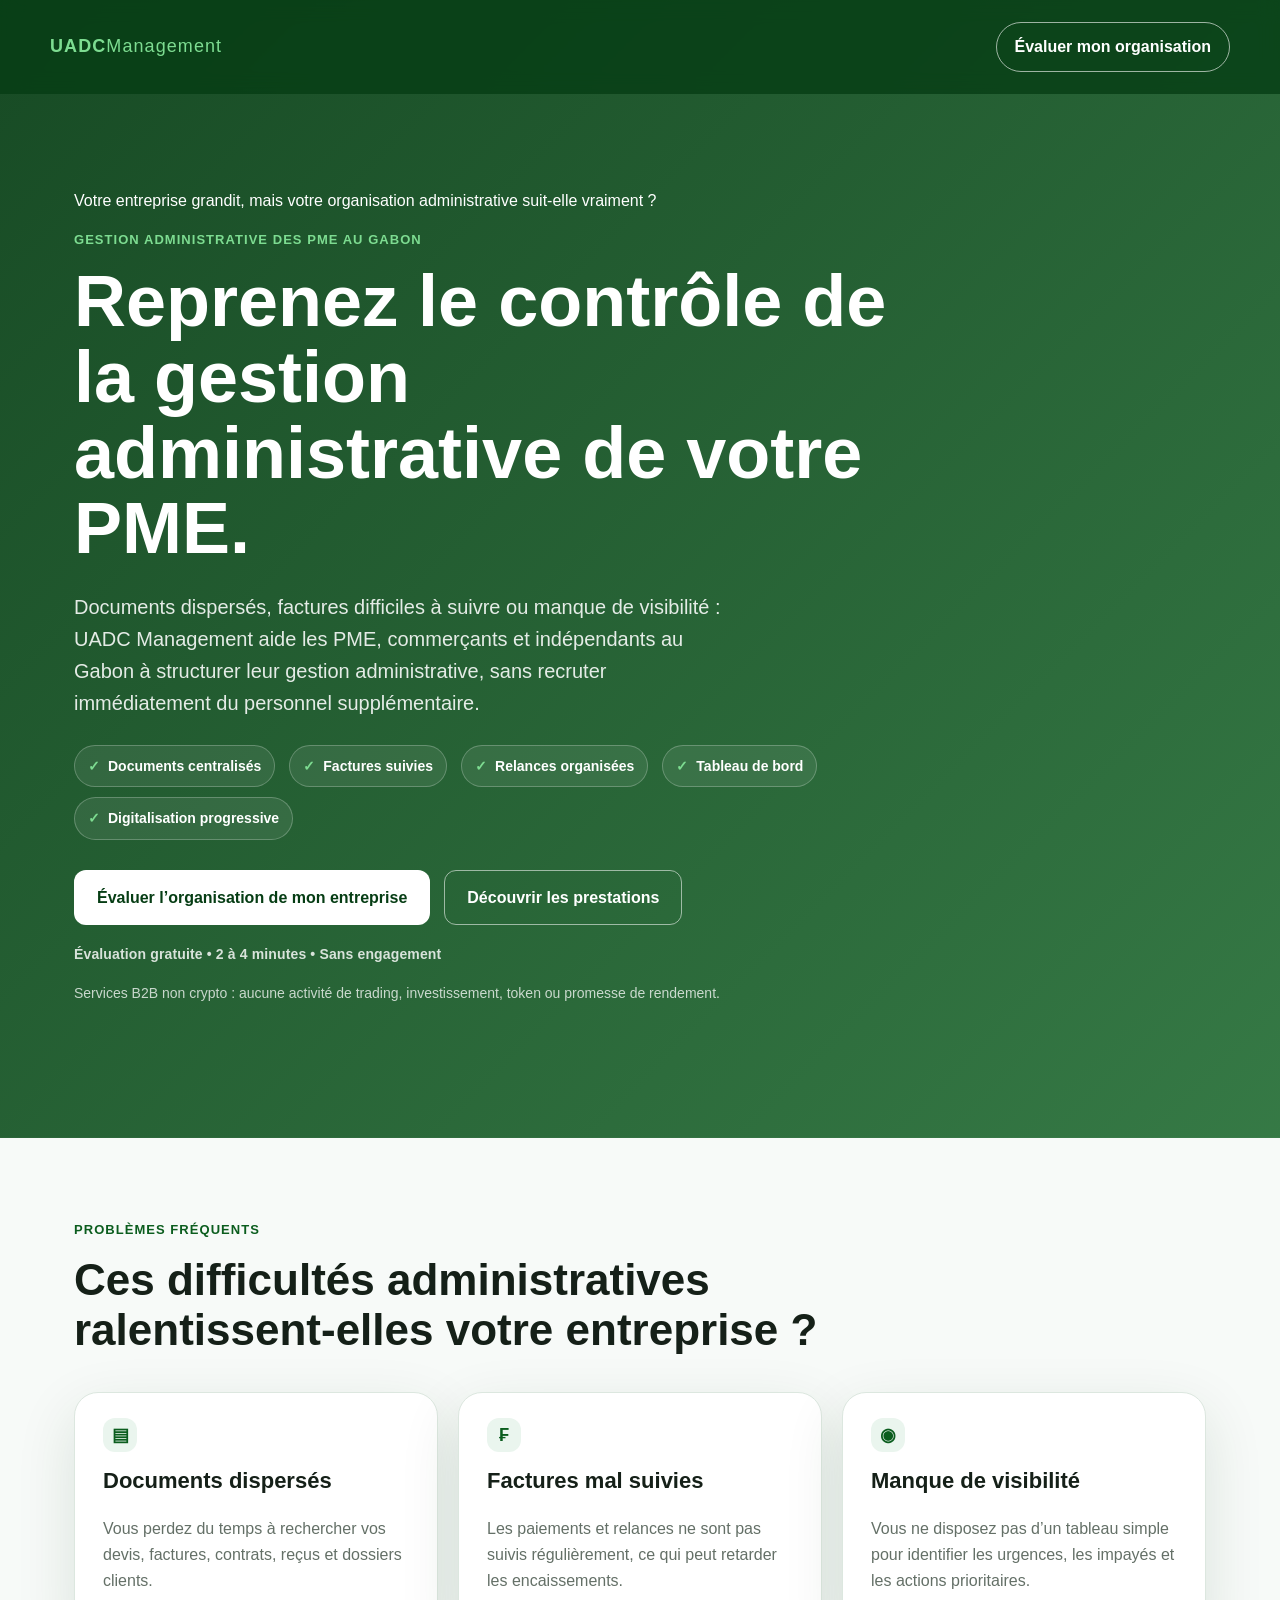
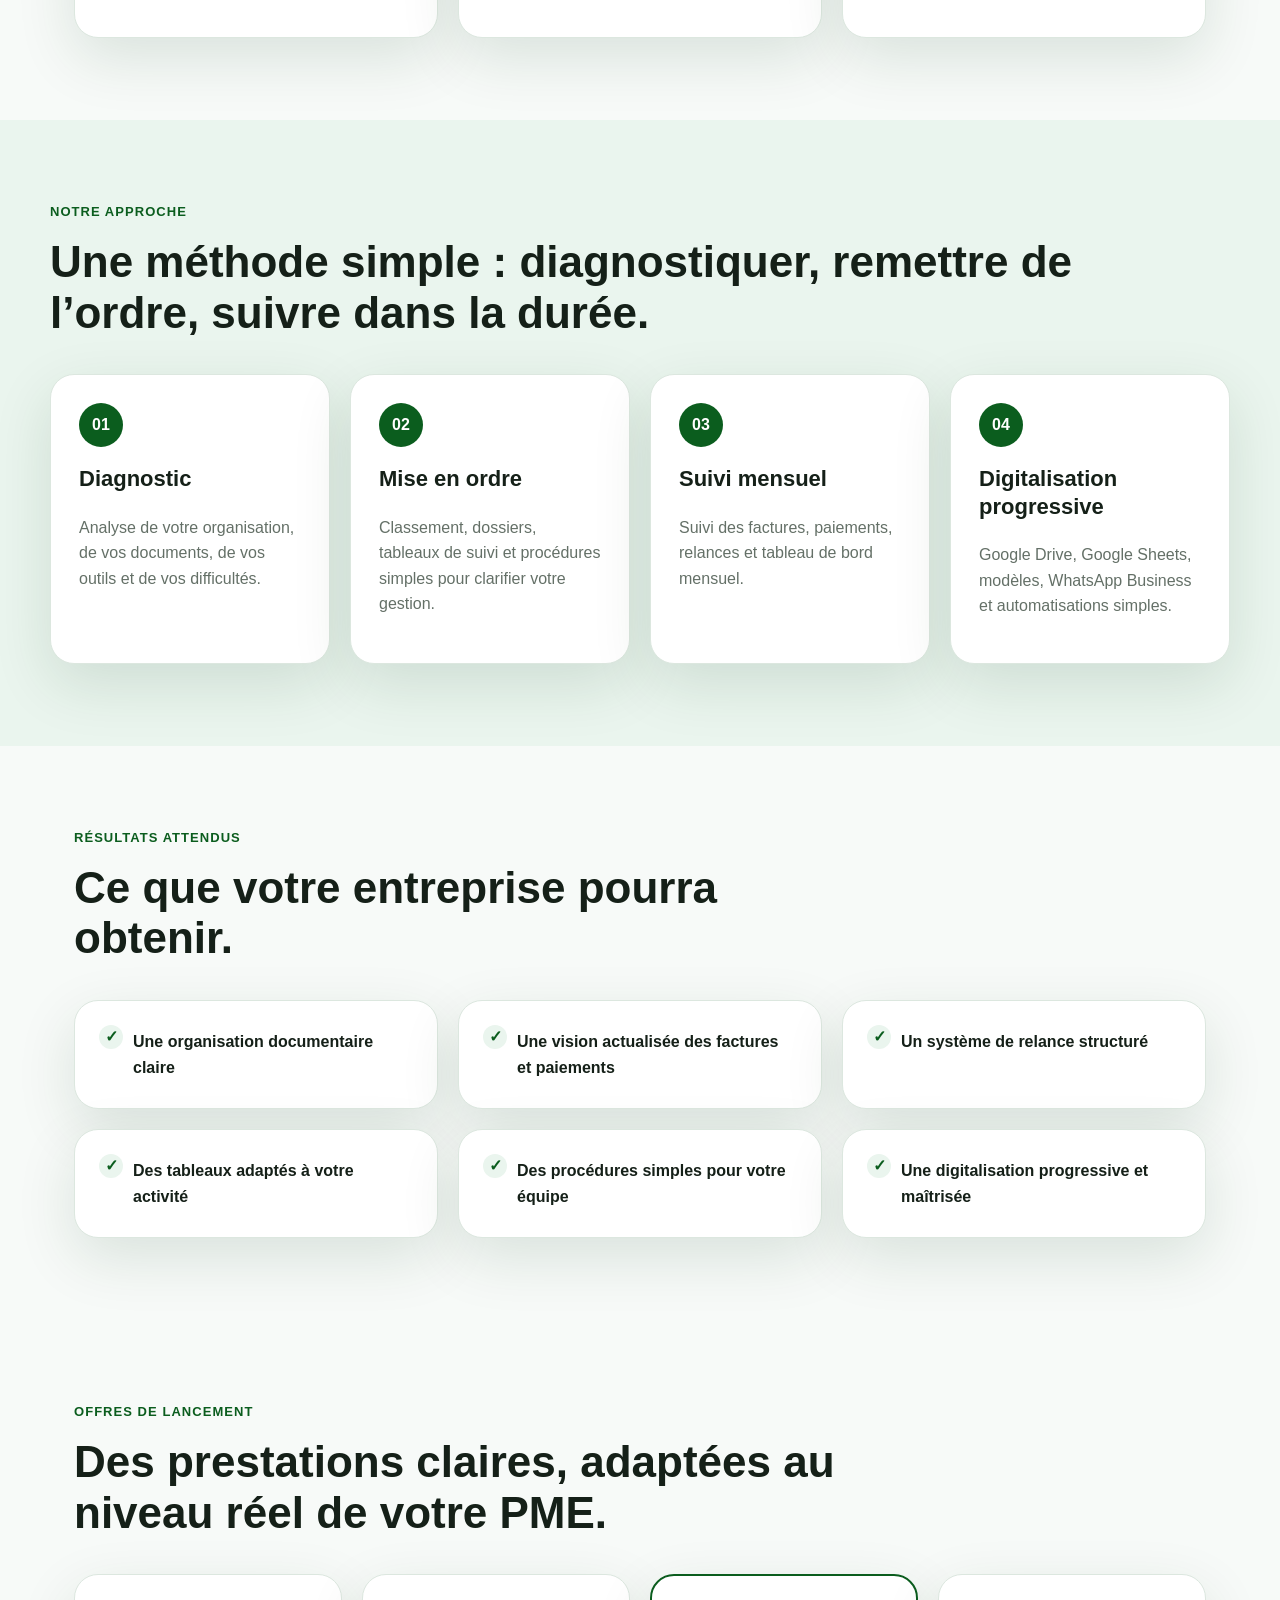
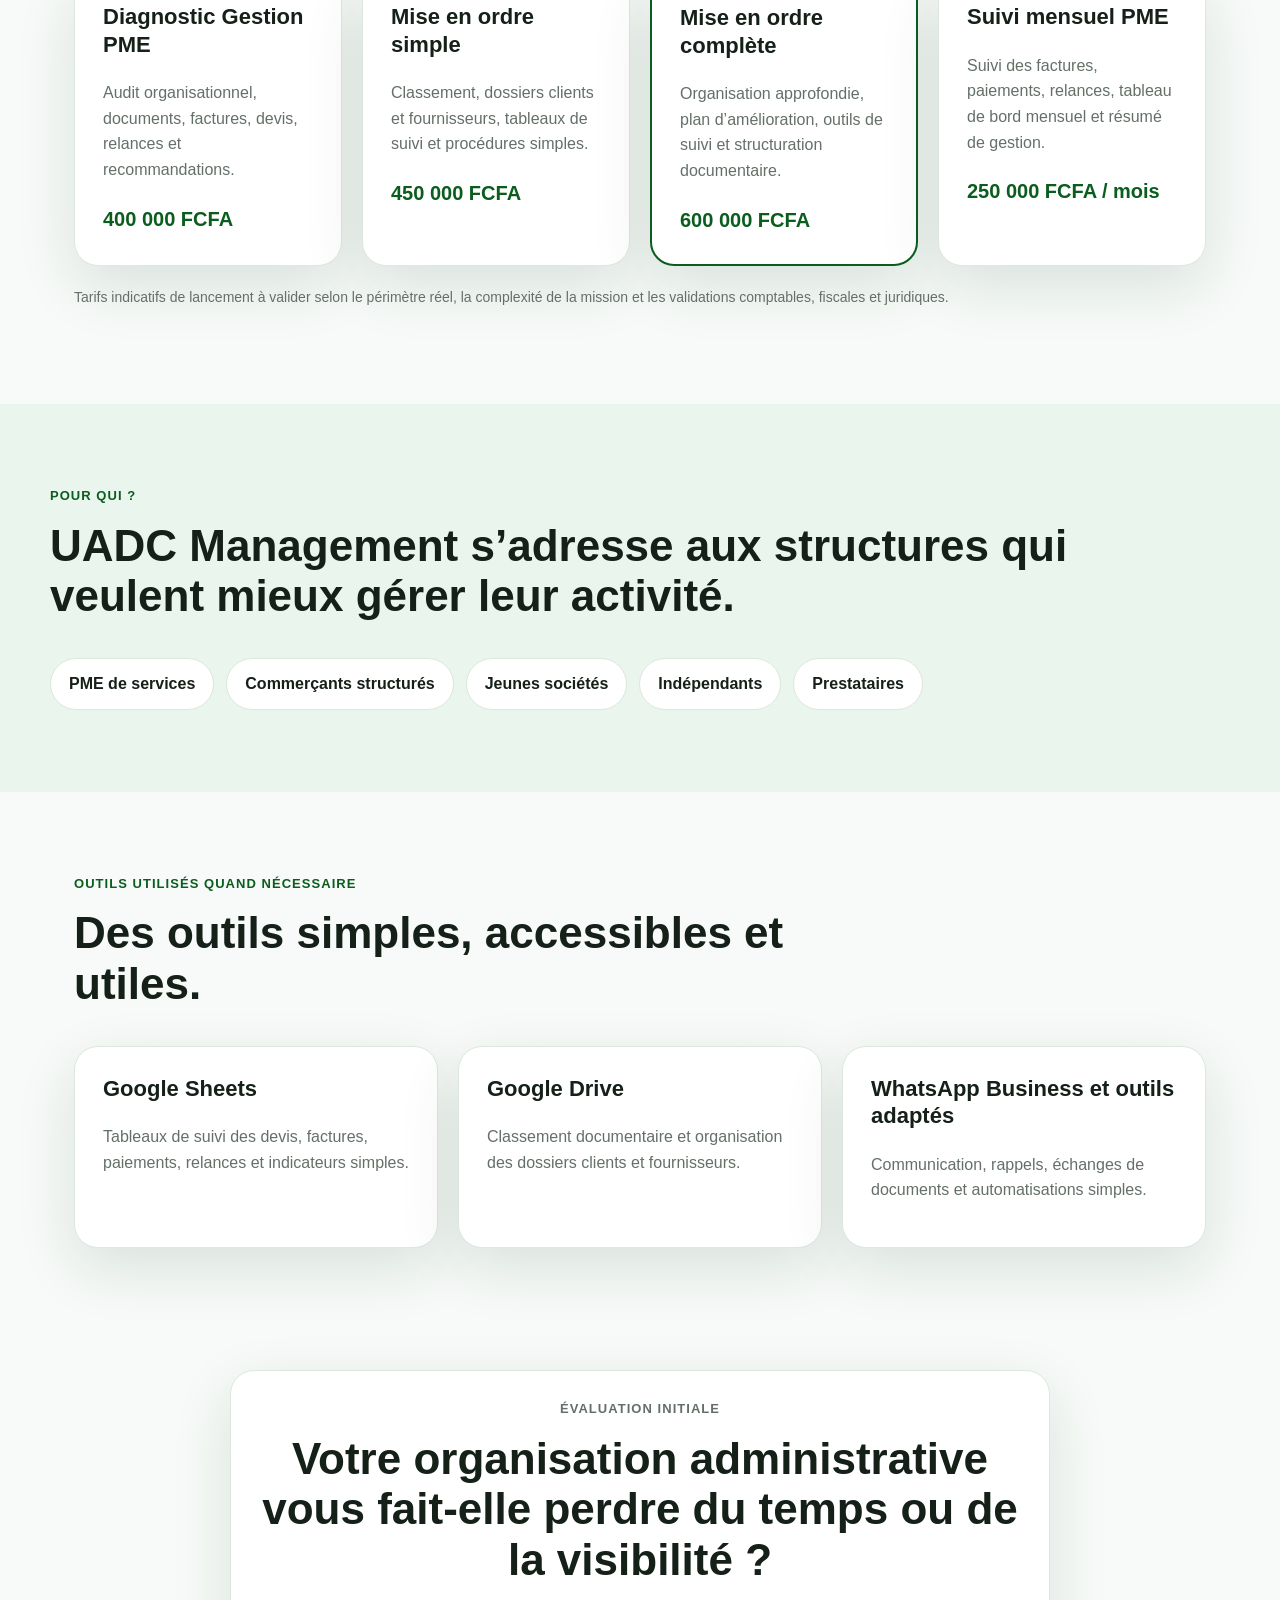
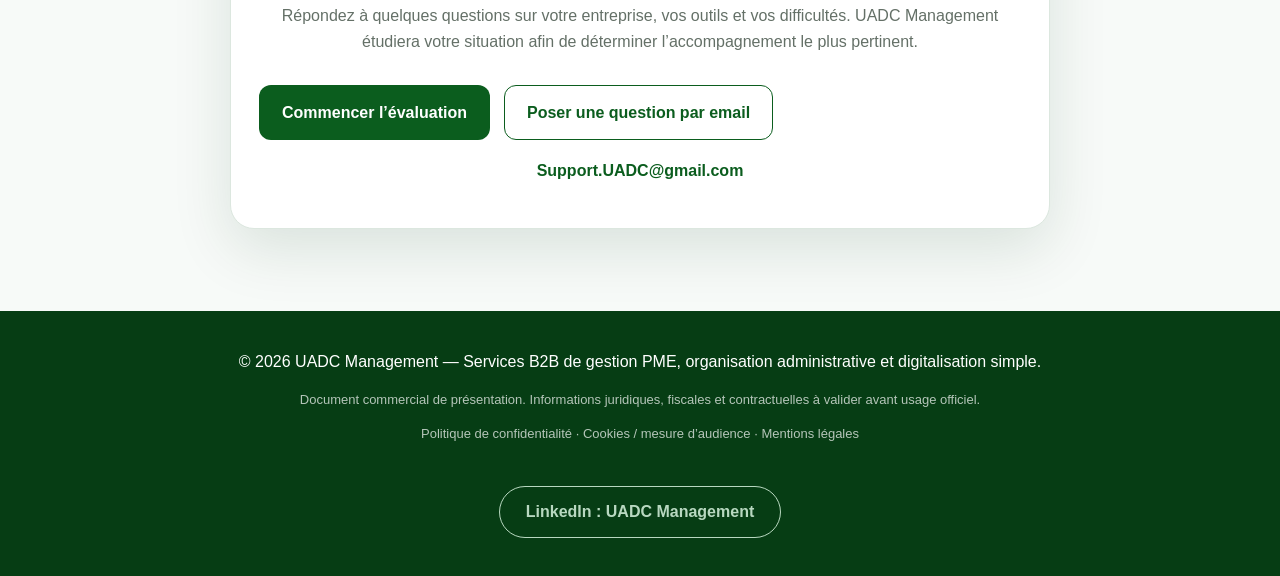
==== commit 92b4c36b: "Update heading text in index.html" ====
--- a/index.html
+++ b/index.html
@@ -293,7 +293,7 @@
         </p>
 
         <h2>
-          Votre activité avance, mais votre organisation ne suit pas toujours.
+          Ces difficultés administratives ralentissent-elles votre entreprise ?
         </h2>
 
       </div>
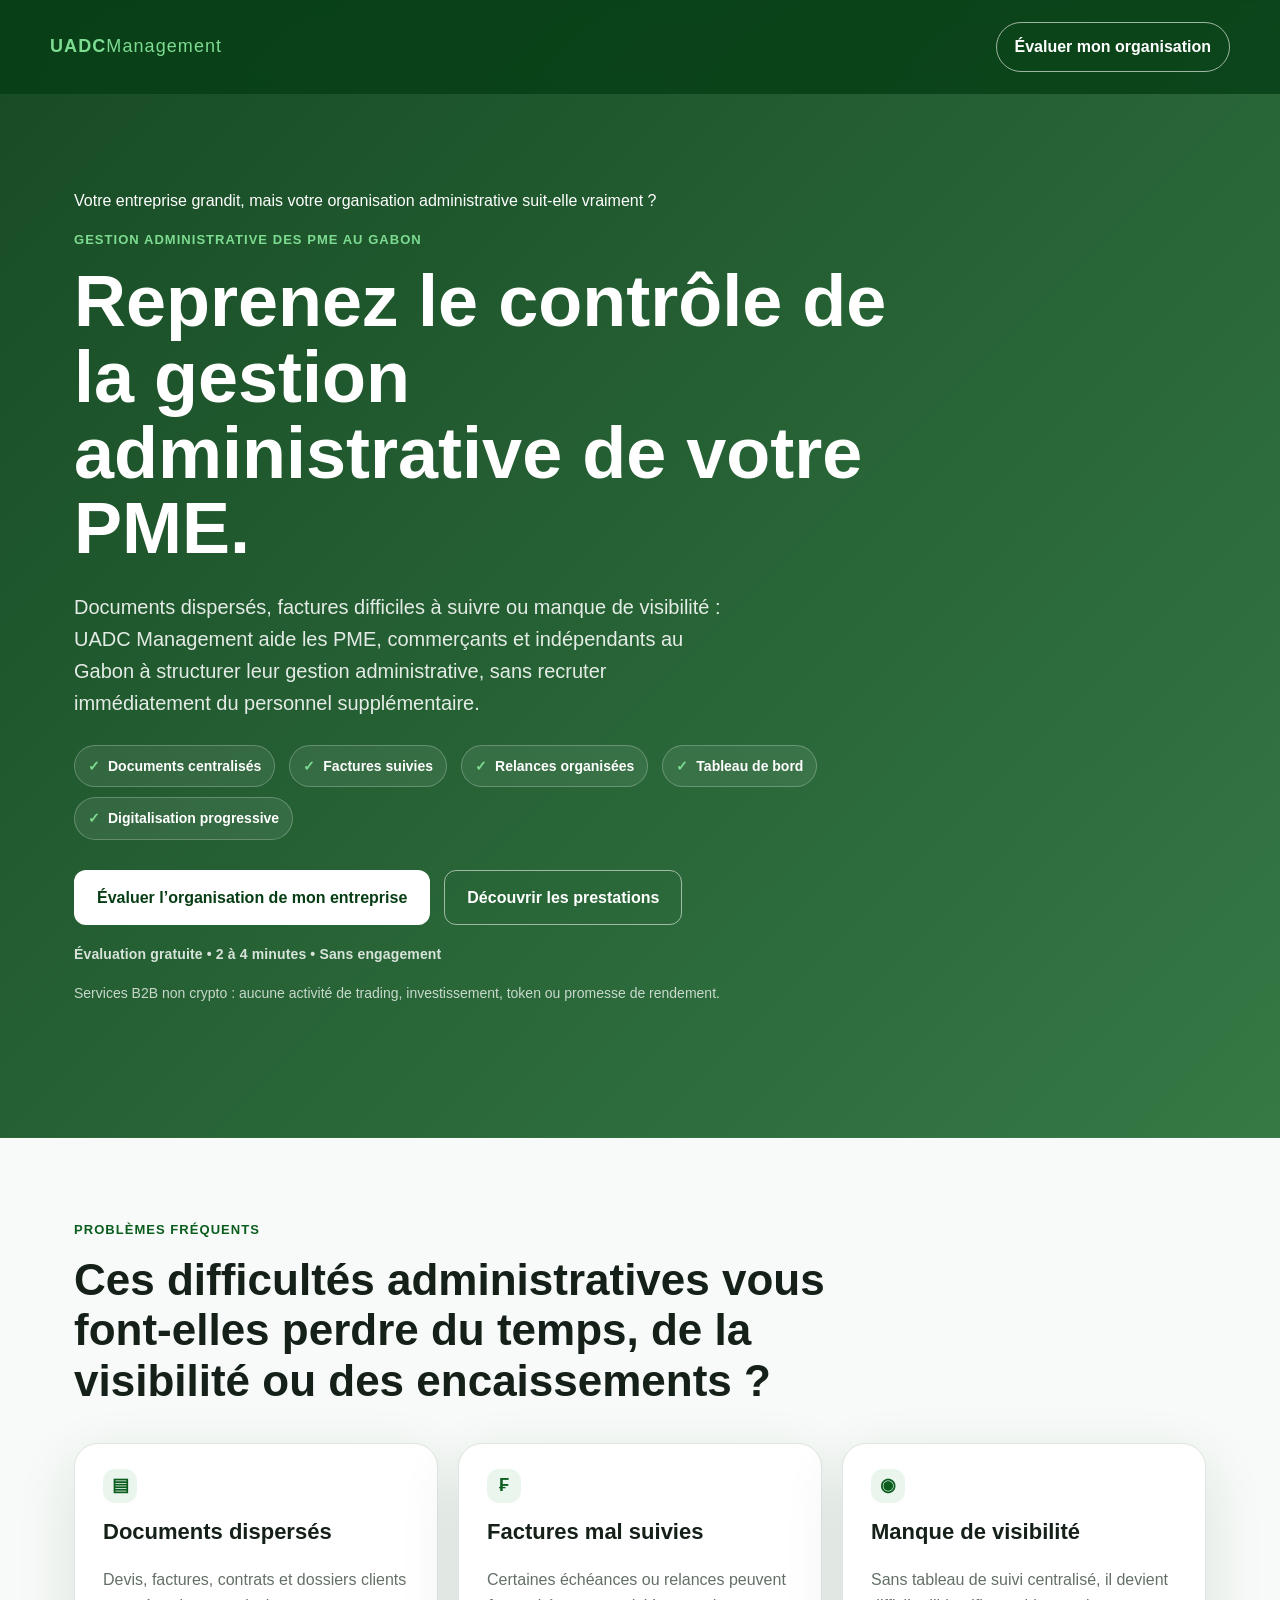
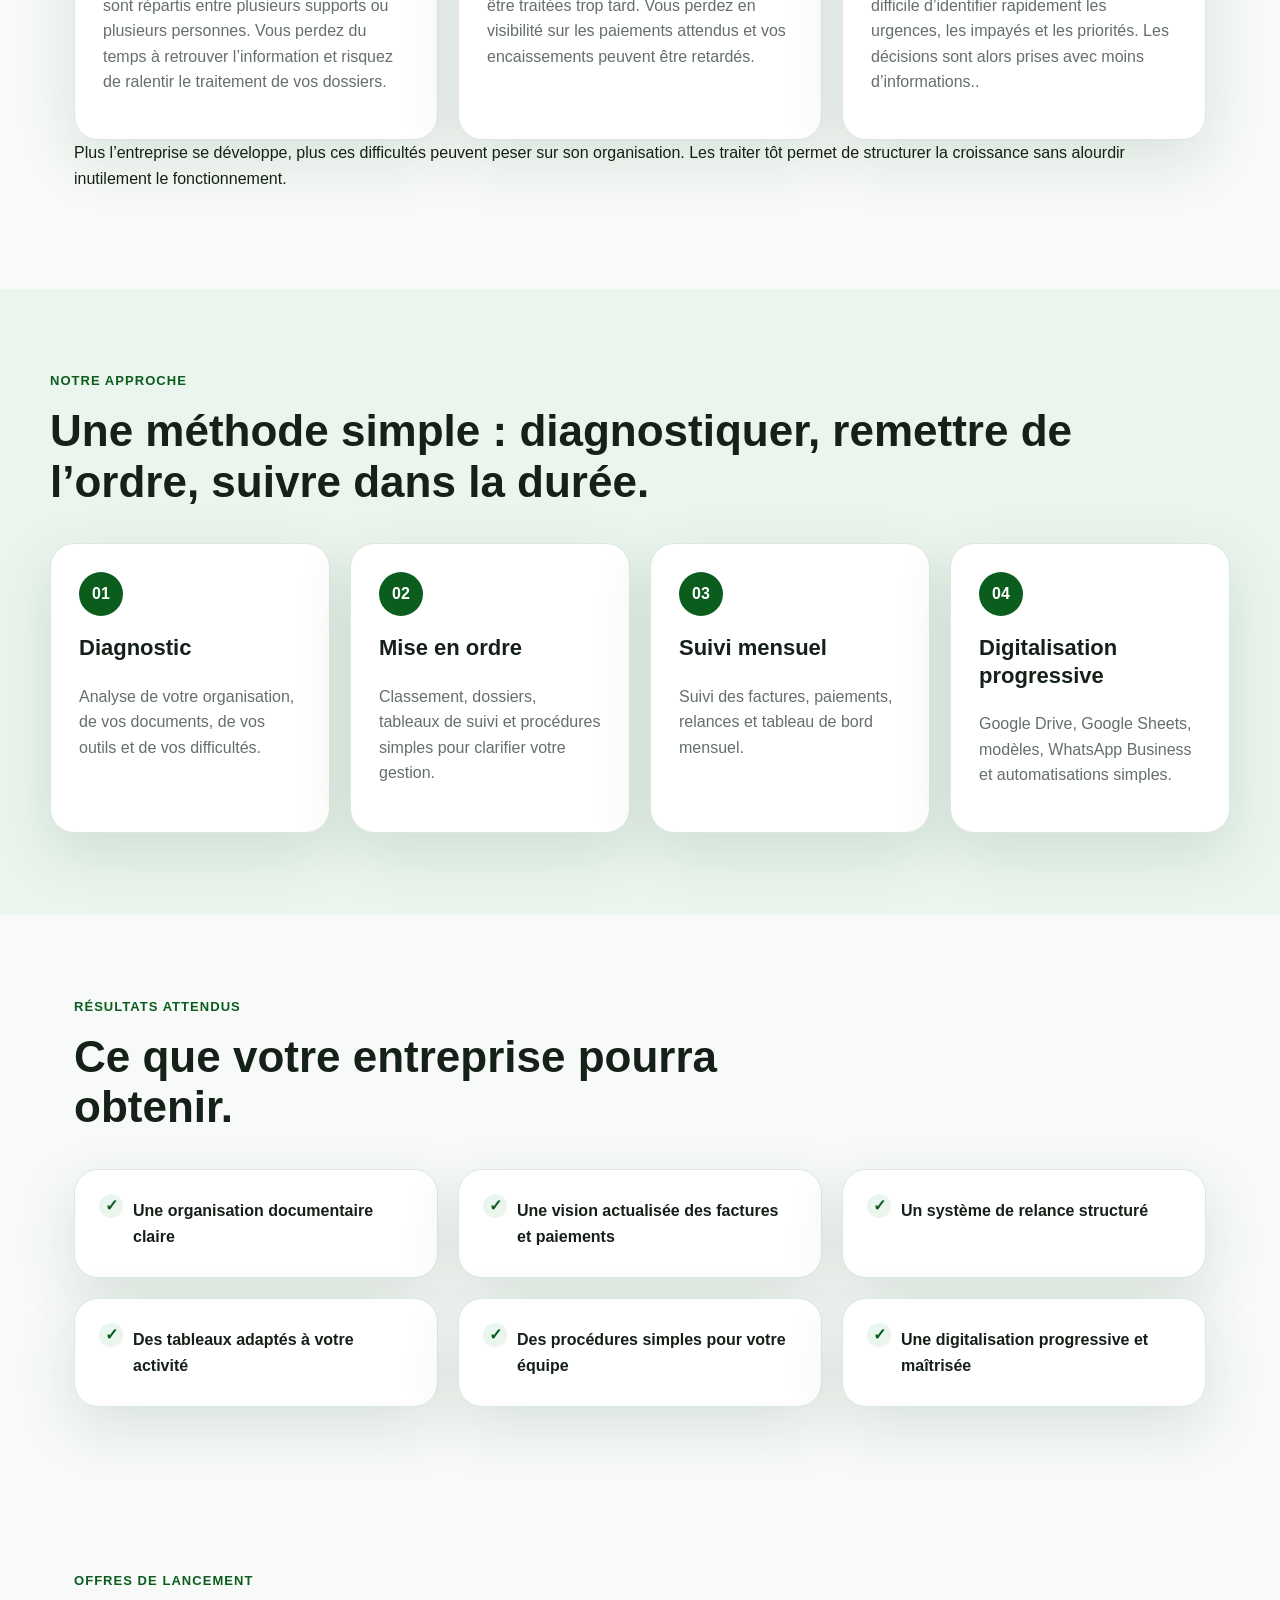
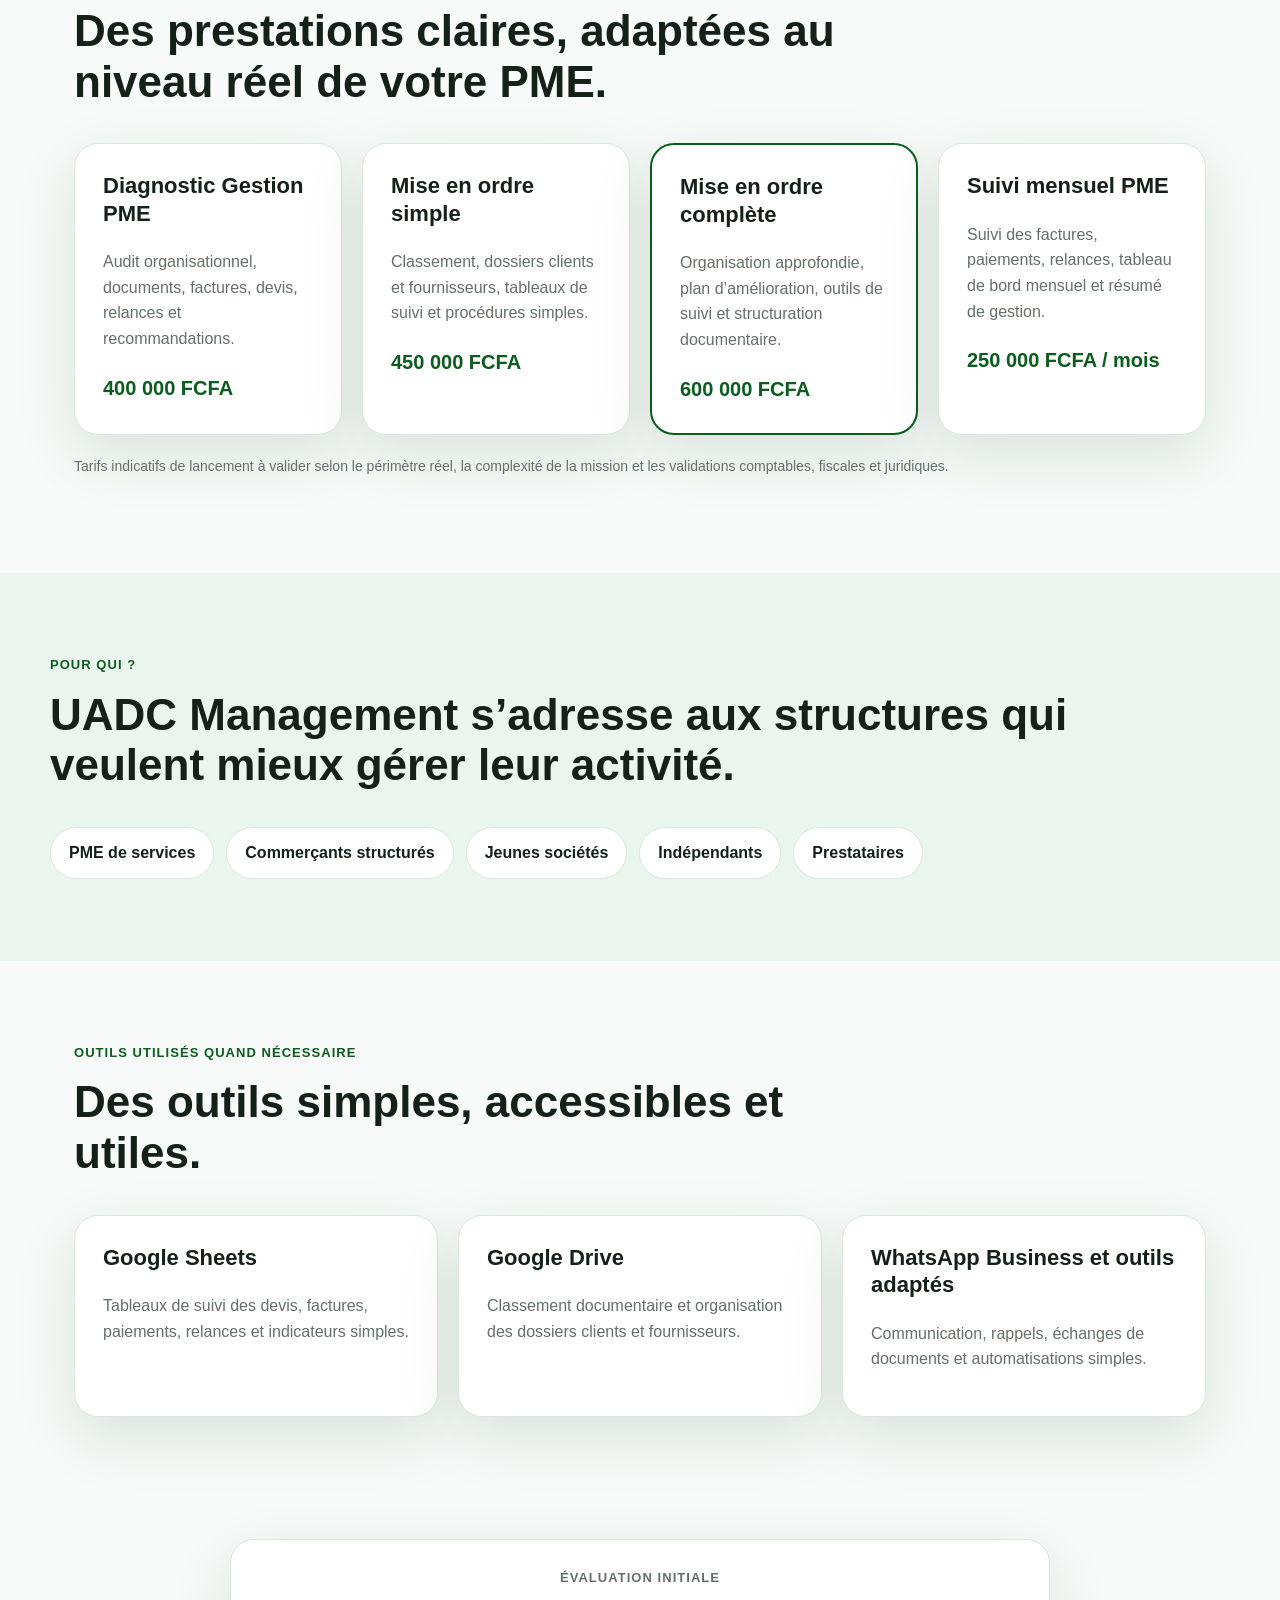
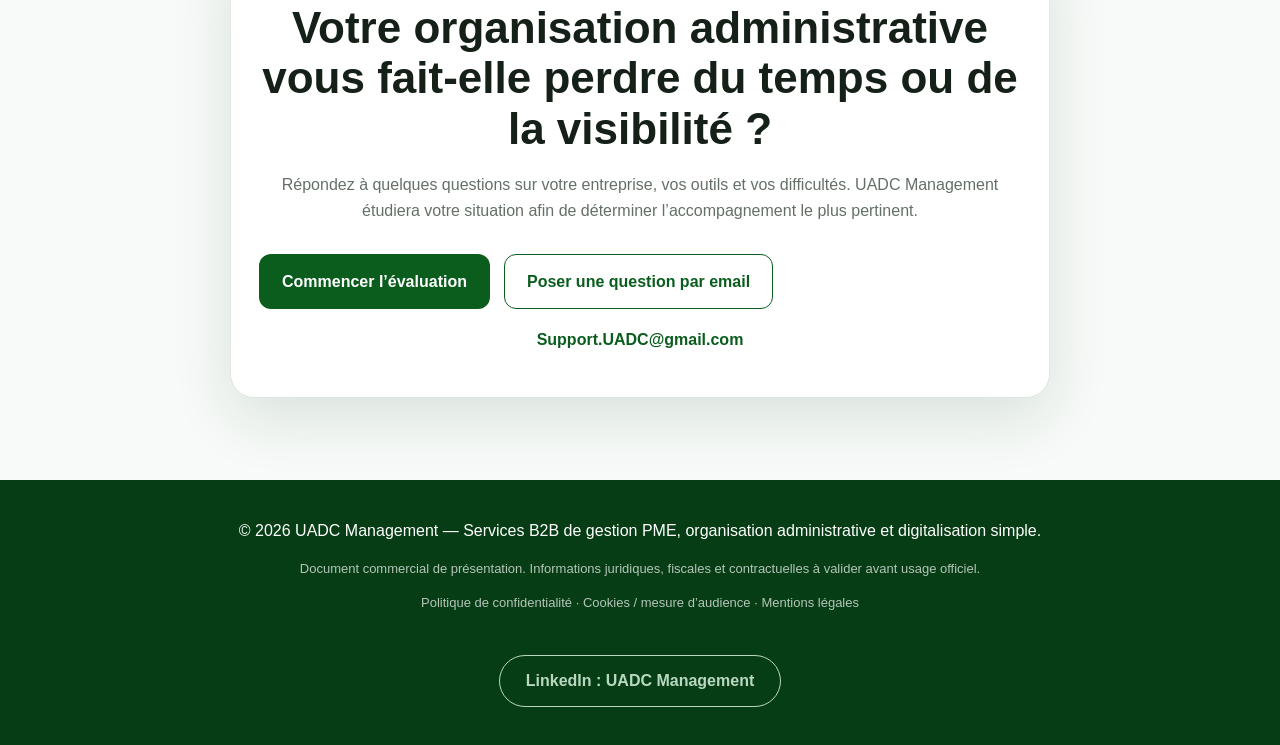
==== commit 85e03d65: "Revise content for clarity on administrative issues Updated text to clarify the impact of administra" ====
--- a/index.html
+++ b/index.html
@@ -293,7 +293,7 @@
         </p>
 
         <h2>
-          Ces difficultés administratives ralentissent-elles votre entreprise ?
+          Ces difficultés administratives vous font-elles perdre du temps, de la visibilité ou des encaissements ?
         </h2>
 
       </div>
@@ -307,8 +307,7 @@
           </h3>
 
           <p>
-            Vous perdez du temps à rechercher vos devis, factures,
-            contrats, reçus et dossiers clients.
+            Devis, factures, contrats et dossiers clients sont répartis entre plusieurs supports ou plusieurs personnes. Vous perdez du temps à retrouver l’information et risquez de ralentir le traitement de vos dossiers.
           </p>
 
         </article>
@@ -320,8 +319,7 @@
           </h3>
 
           <p>
-            Les paiements et relances ne sont pas suivis régulièrement,
-            ce qui peut retarder les encaissements.
+            Certaines échéances ou relances peuvent être traitées trop tard. Vous perdez en visibilité sur les paiements attendus et vos encaissements peuvent être retardés.
           </p>
 
         </article>
@@ -333,13 +331,17 @@
           </h3>
 
           <p>
-            Vous ne disposez pas d’un tableau simple pour identifier
-            les urgences, les impayés et les actions prioritaires.
-          </p>
-
-        </article>
-
-      </div>
+            Sans tableau de suivi centralisé, il devient difficile d’identifier rapidement les urgences, les impayés et les priorités. Les décisions sont alors prises avec moins d’informations..
+          </p>
+
+        </article>
+
+      </div>
+
+        <p class="problem-conclusion">
+            Plus l’entreprise se développe, plus ces difficultés peuvent peser sur son organisation.
+            Les traiter tôt permet de structurer la croissance sans alourdir inutilement le fonctionnement.
+        </p>
 
     </section>
 
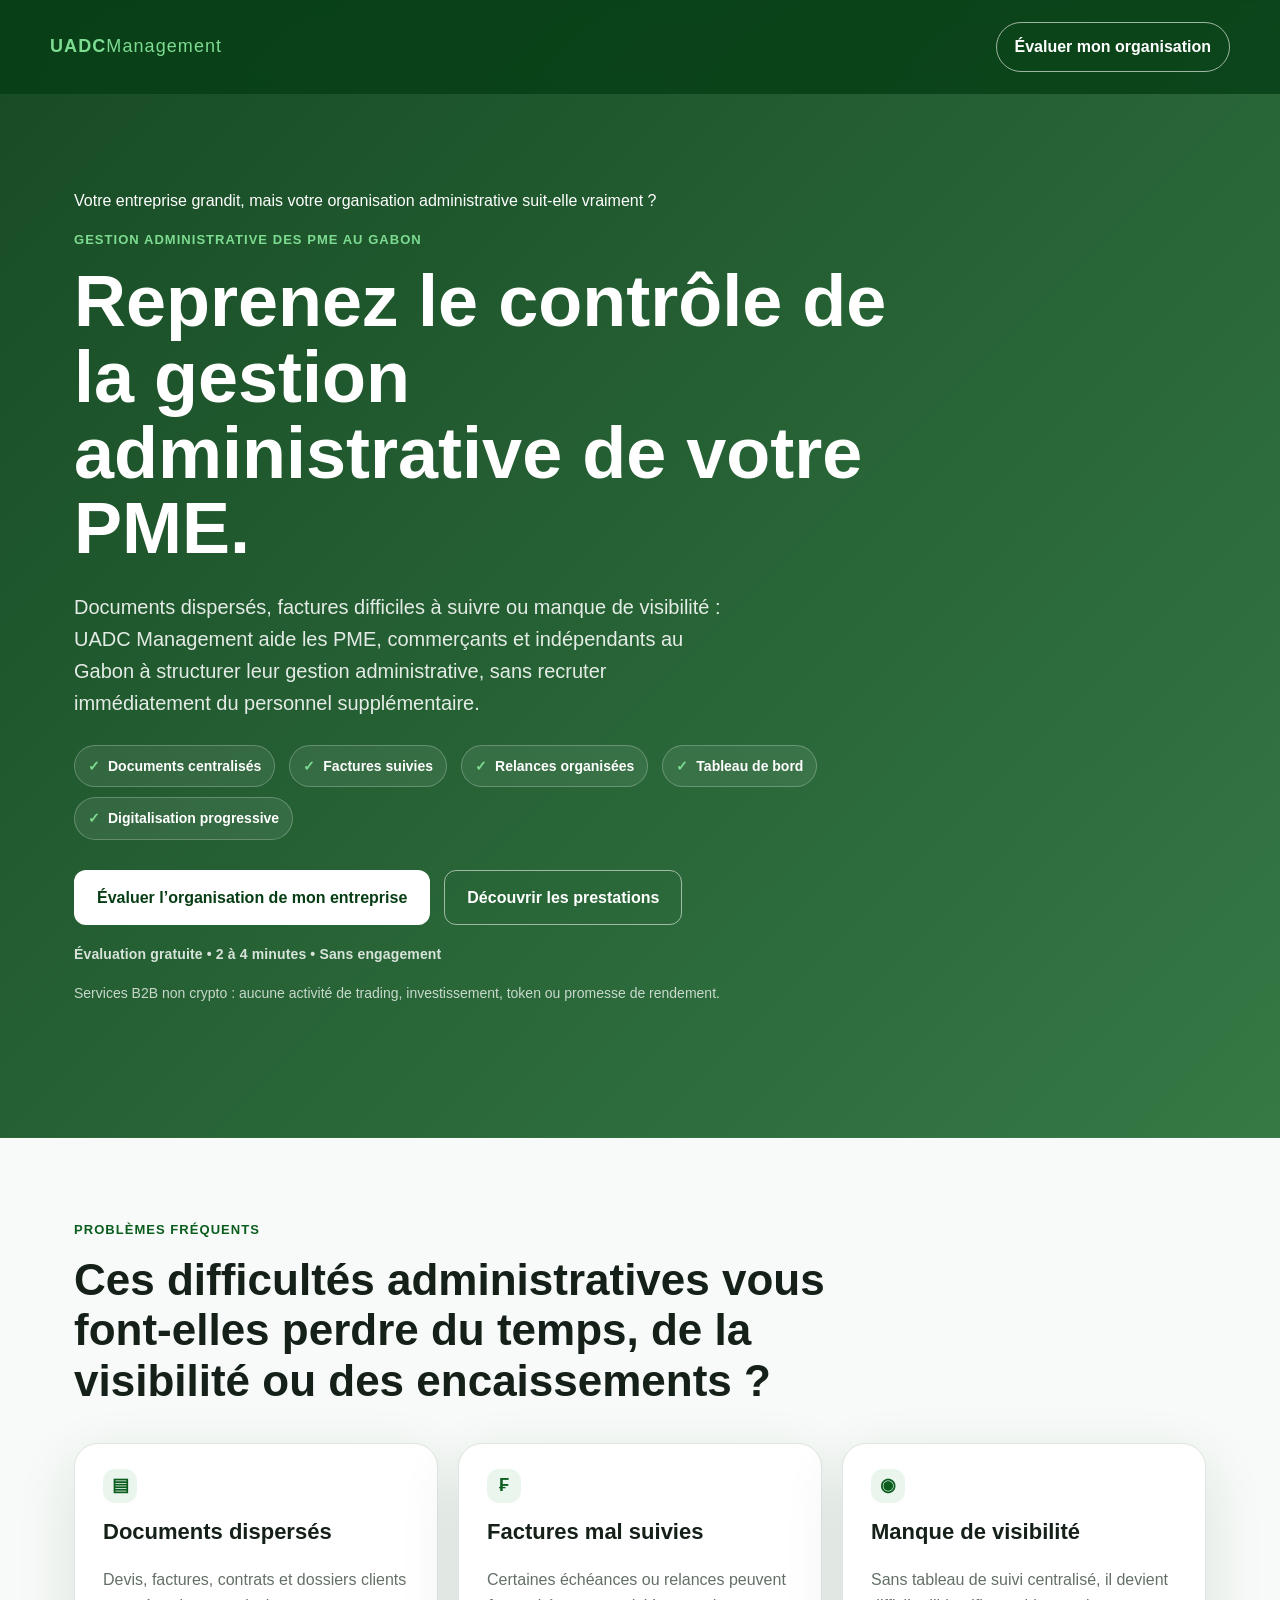
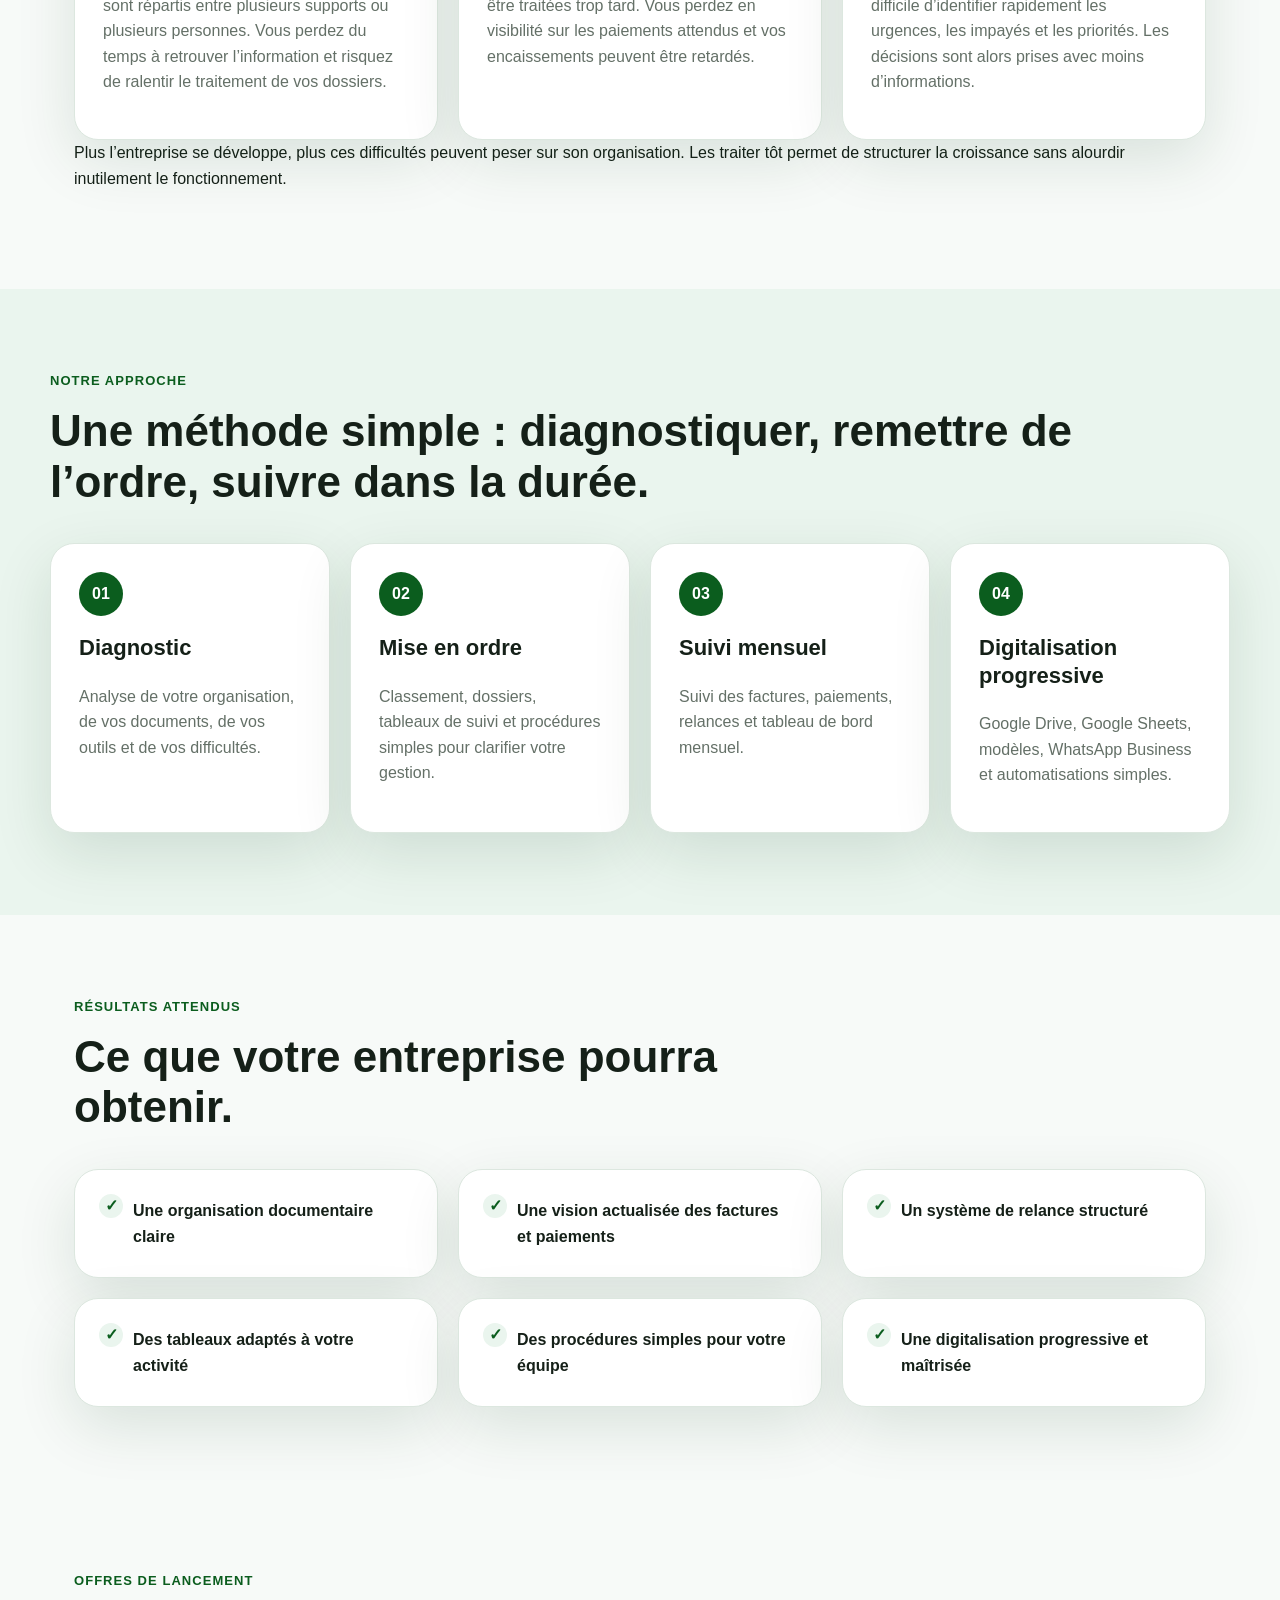
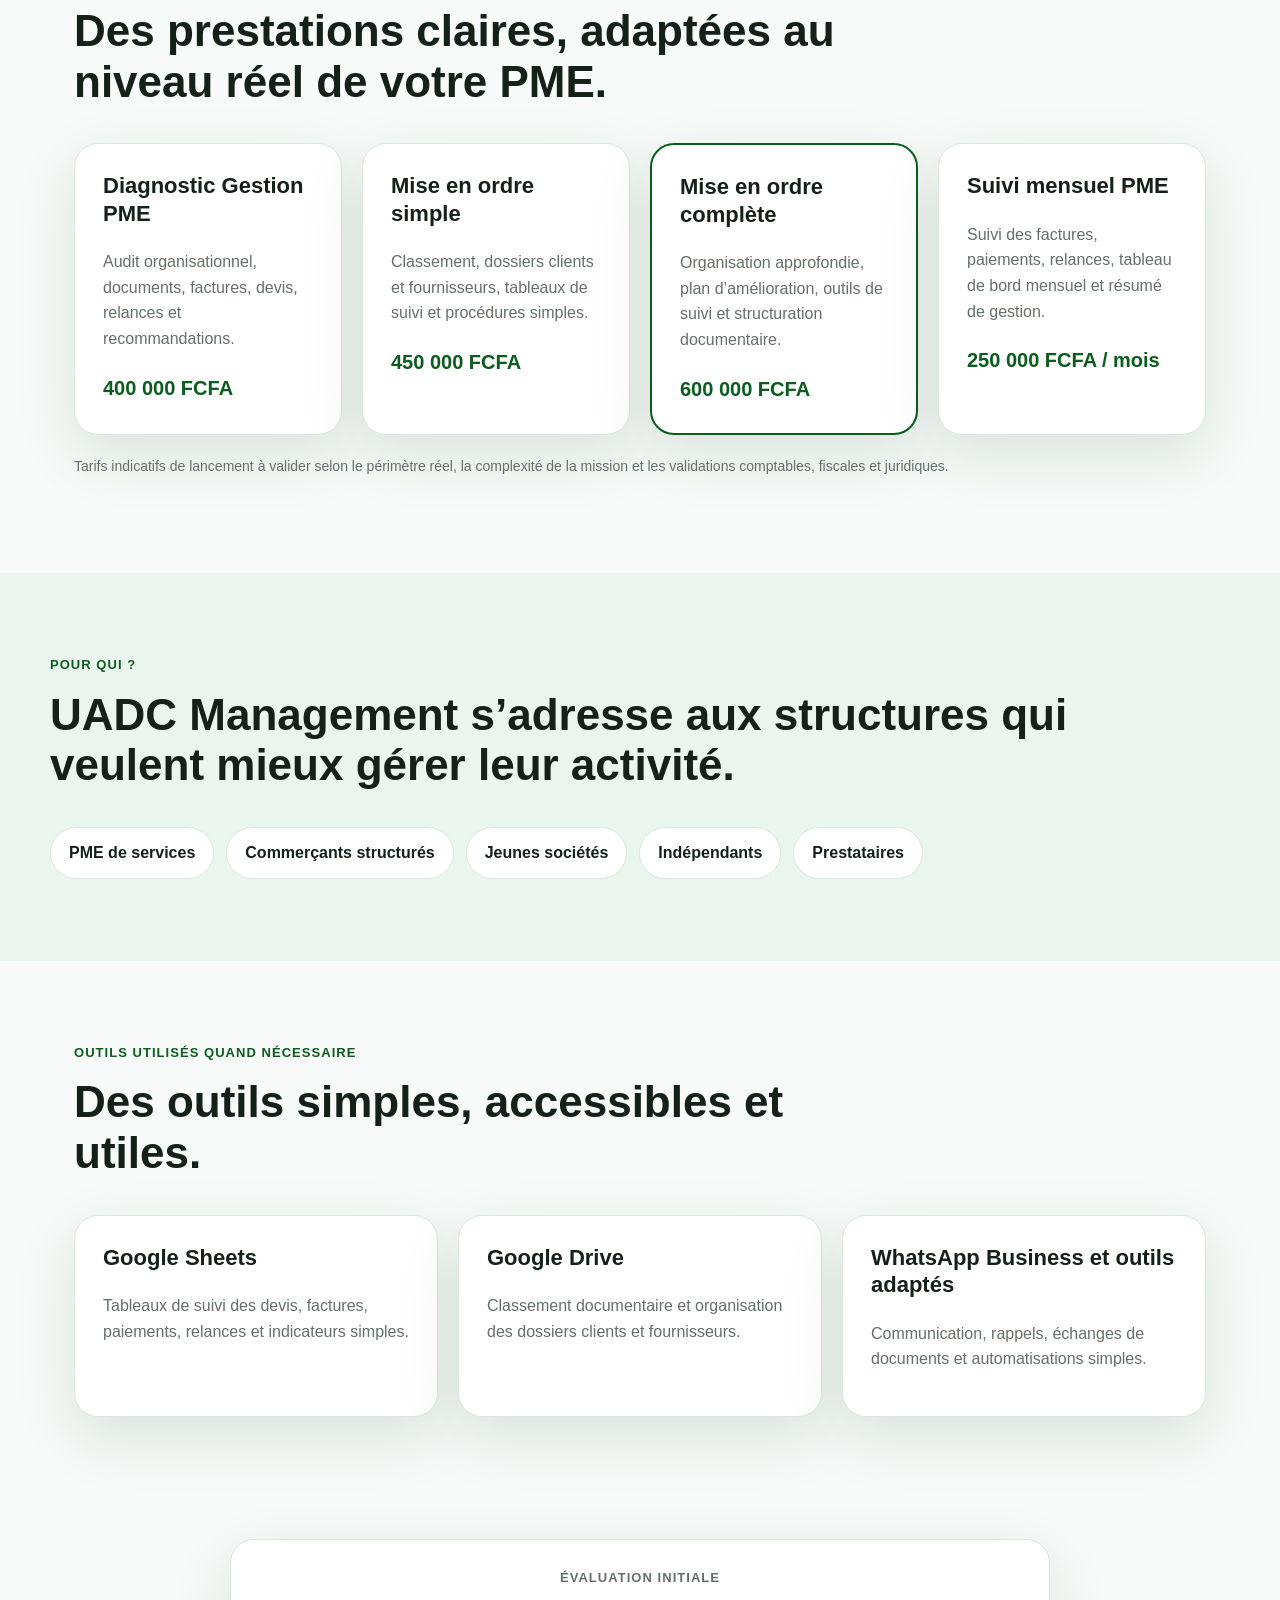
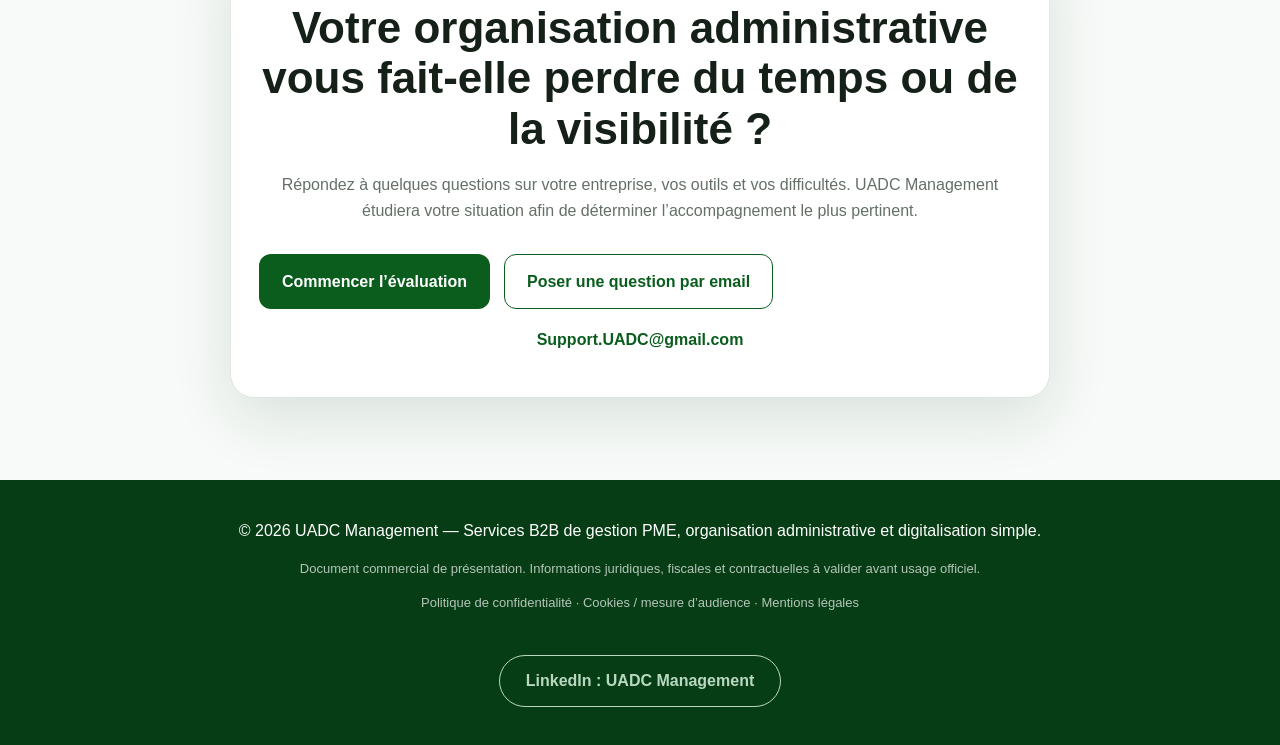
==== commit a7156836: "V2 - renforcement de la section problèmes et conséquences" ====
--- a/index.html
+++ b/index.html
@@ -331,7 +331,7 @@
           </h3>
 
           <p>
-            Sans tableau de suivi centralisé, il devient difficile d’identifier rapidement les urgences, les impayés et les priorités. Les décisions sont alors prises avec moins d’informations..
+            Sans tableau de suivi centralisé, il devient difficile d’identifier rapidement les urgences, les impayés et les priorités. Les décisions sont alors prises avec moins d’informations.
           </p>
 
         </article>
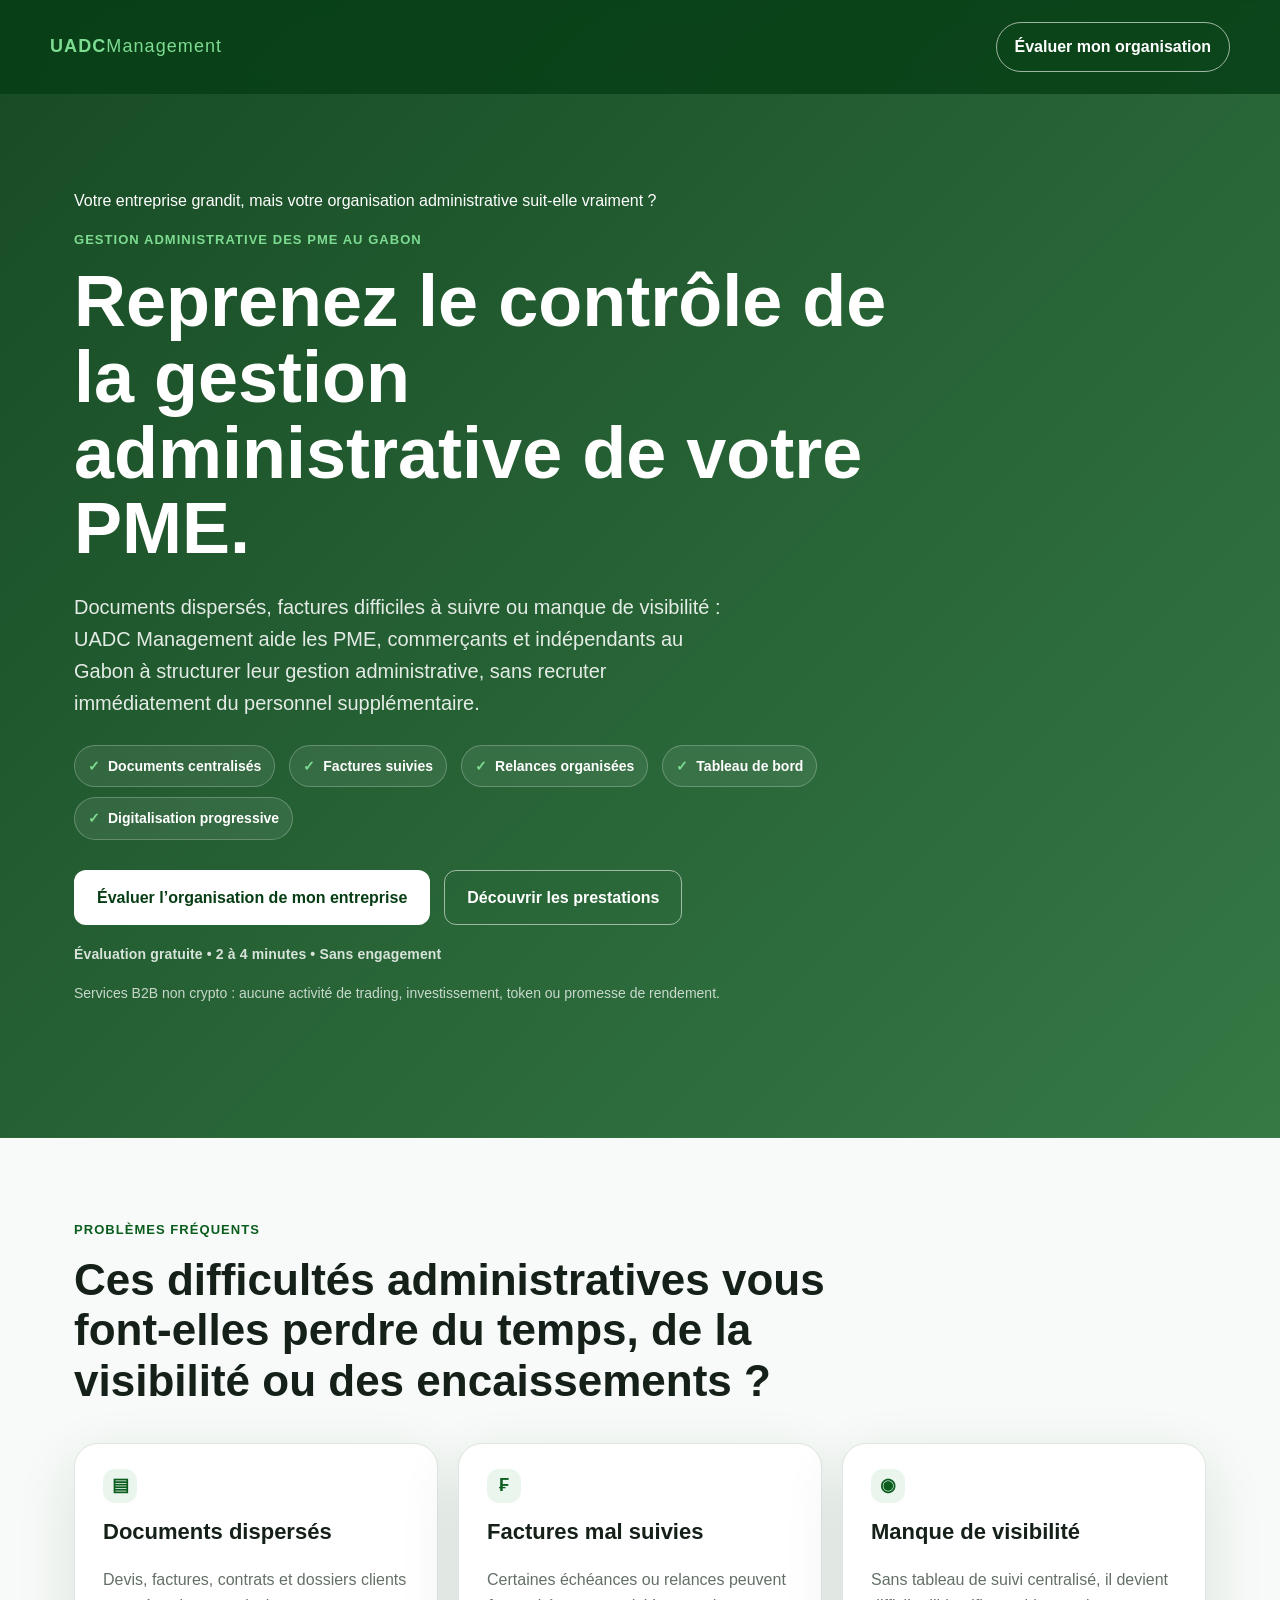
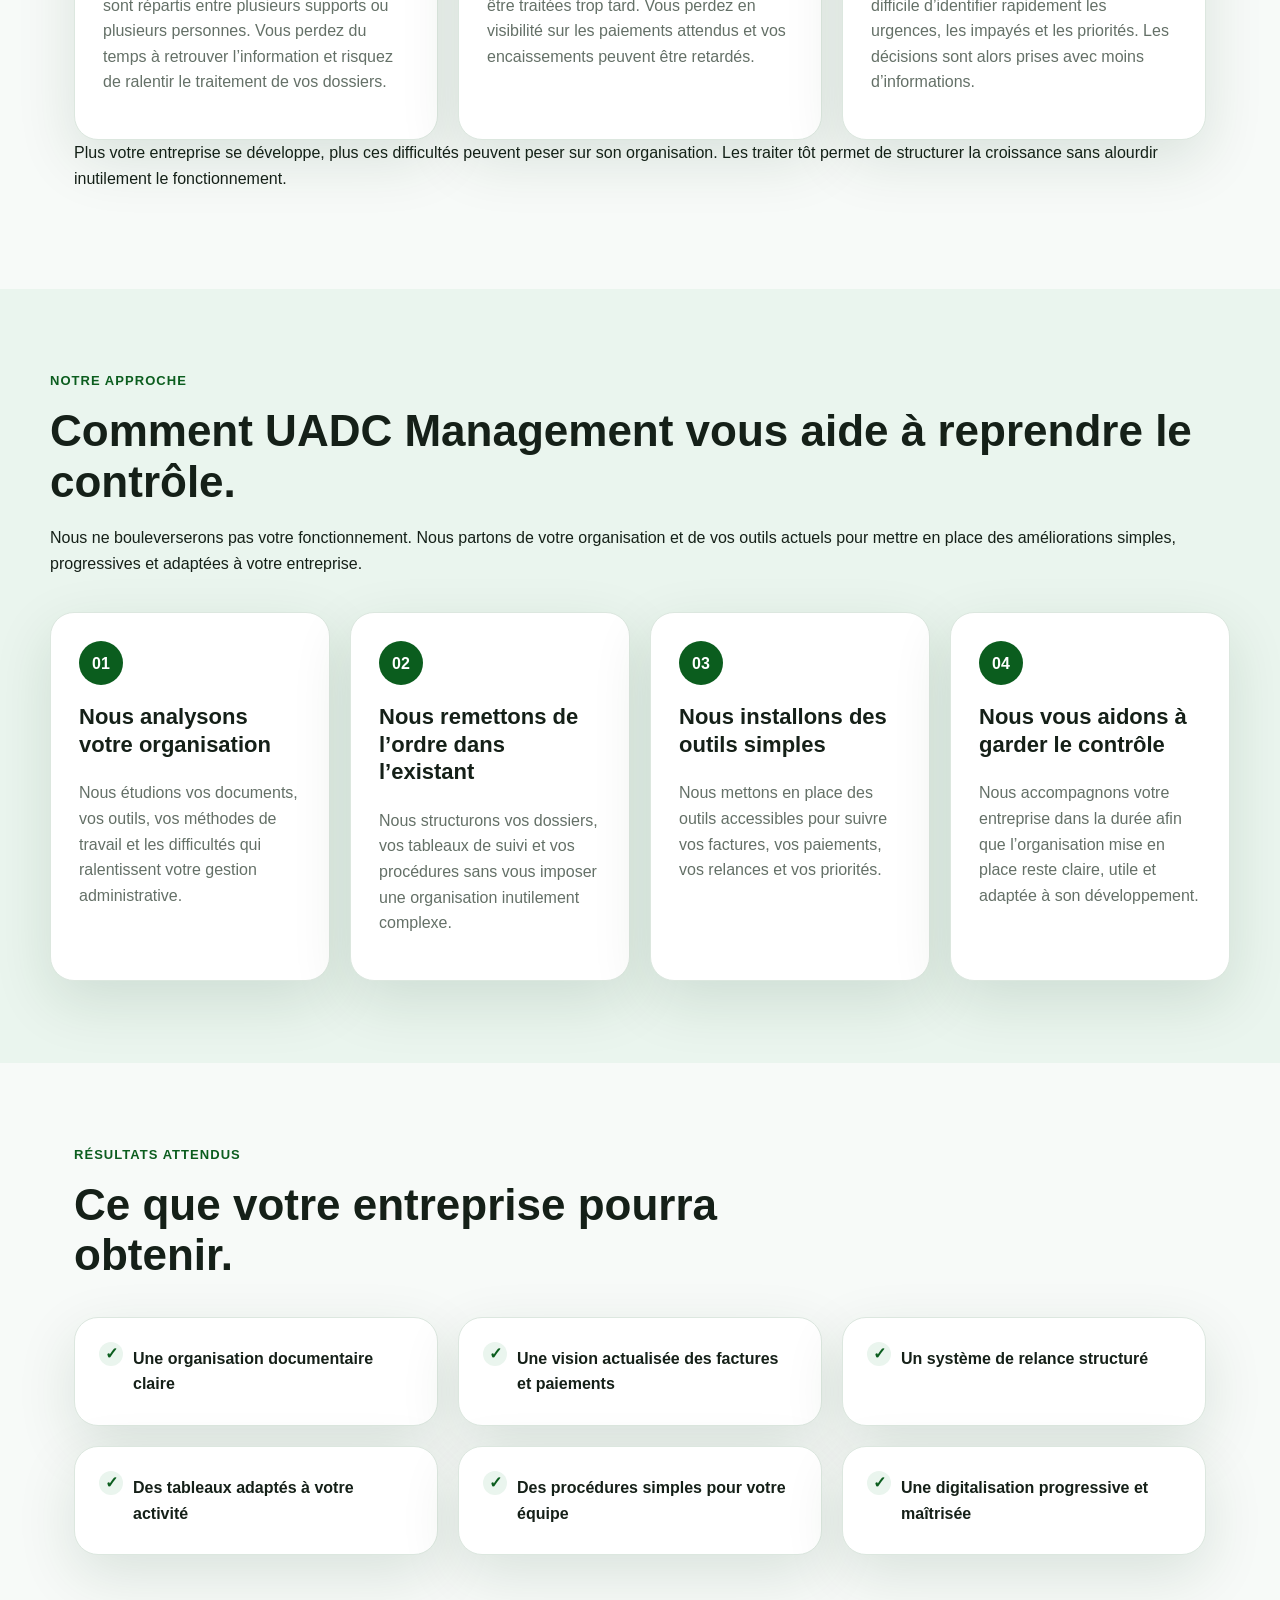
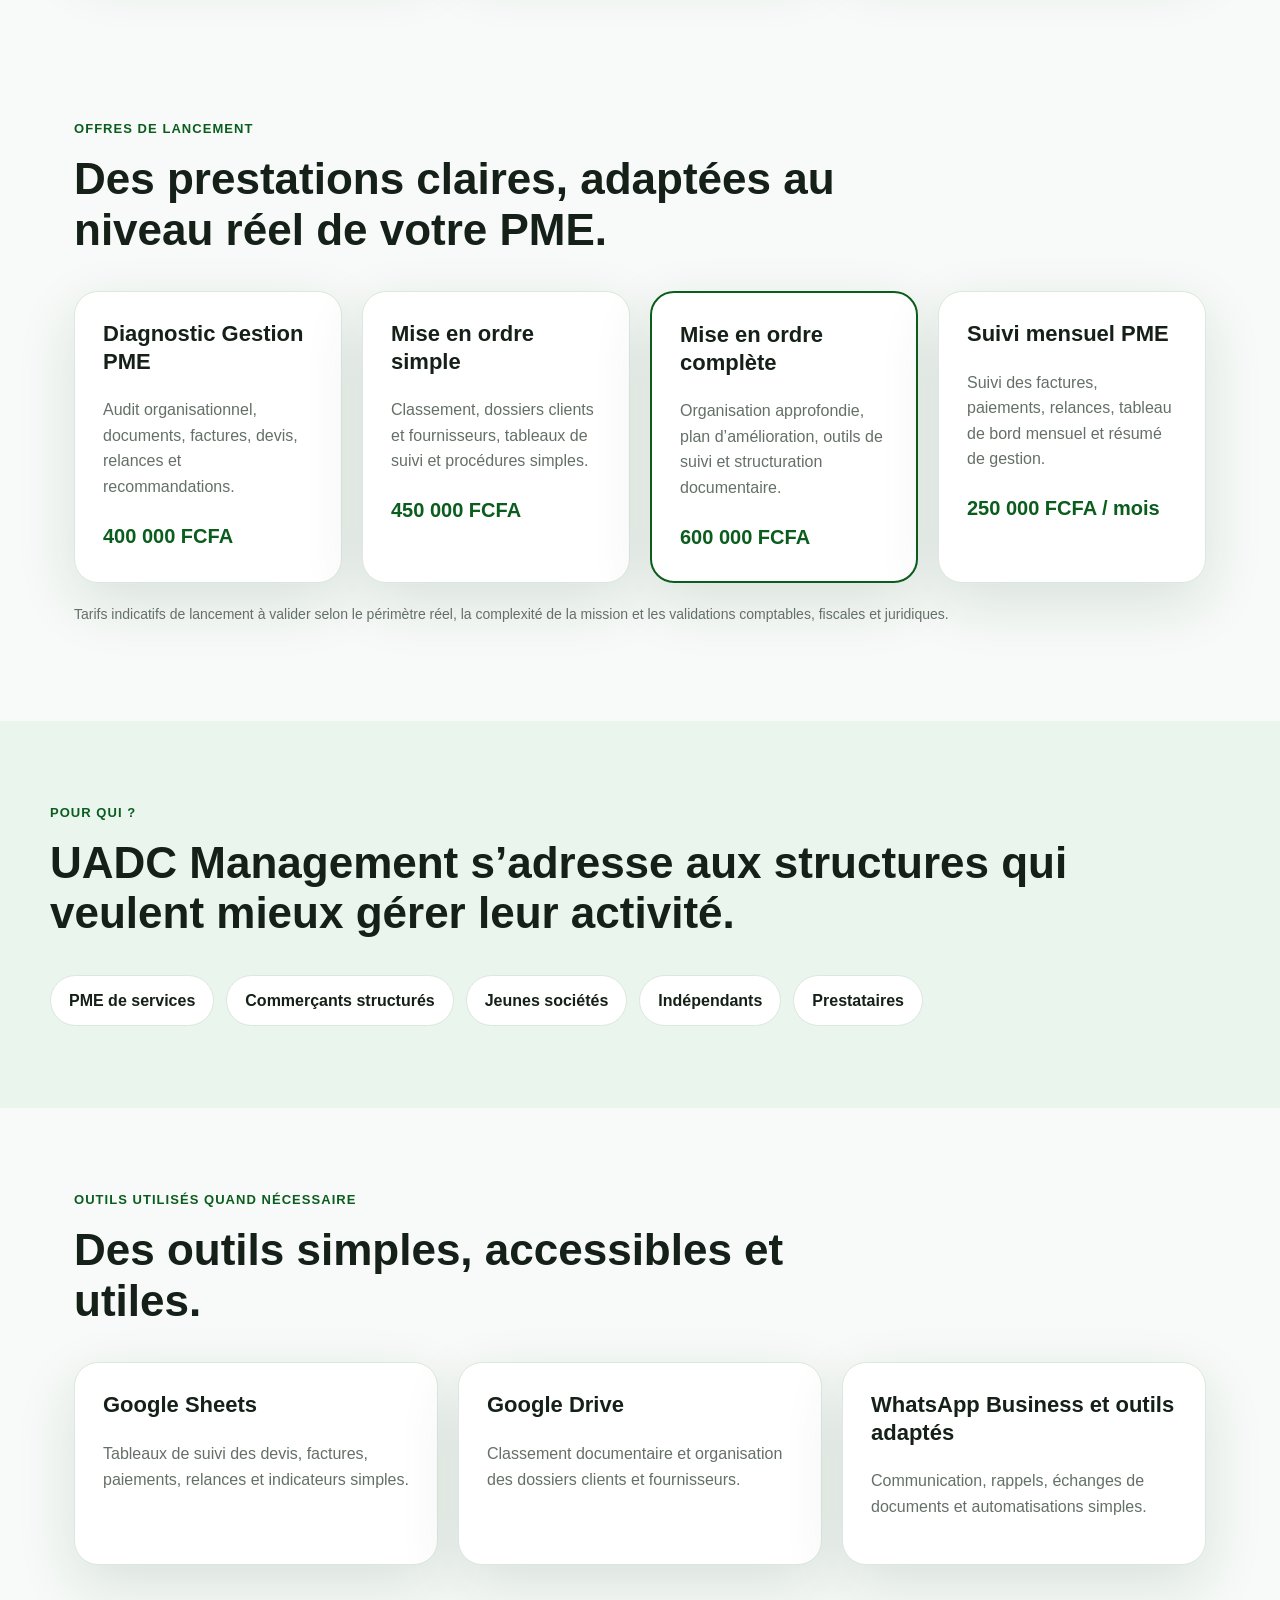
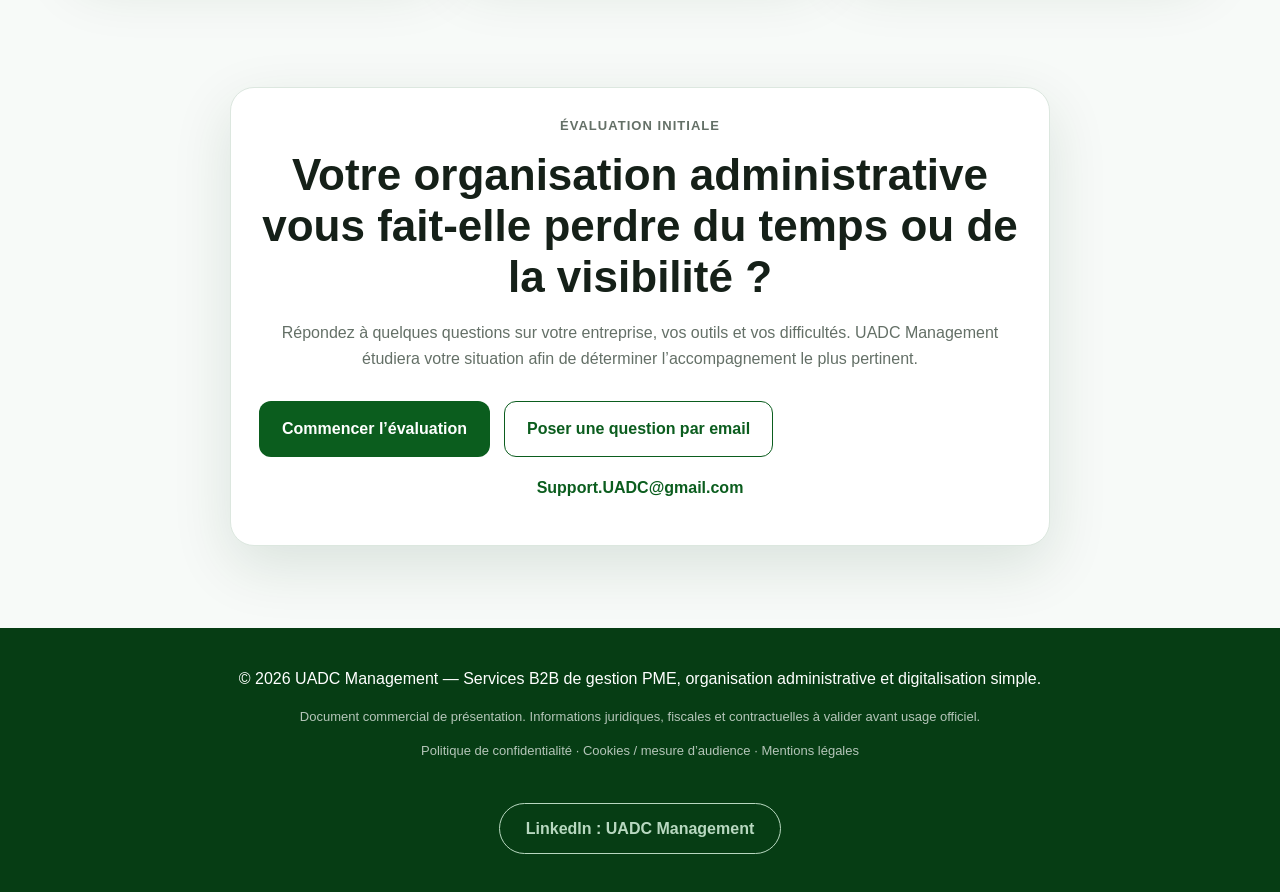
==== commit 3c198616: "Improve HTML formatting and structure Refactor HTML structure for improved readability and formattin" ====
--- a/index.html
+++ b/index.html
@@ -2,9 +2,15 @@
 <html lang="fr">
 <head>
   <meta charset="UTF-8">
-  <meta name="viewport" content="width=device-width, initial-scale=1.0">
-
-  <title>UADC Management | Gestion administrative des PME au Gabon</title>
+
+  <meta
+    name="viewport"
+    content="width=device-width, initial-scale=1.0"
+  >
+
+  <title>
+    UADC Management | Gestion administrative des PME au Gabon
+  </title>
 
   <meta
     name="description"
@@ -144,7 +150,11 @@
 
     <nav class="nav">
 
-      <a href="#" class="logo" aria-label="Retour en haut de la page">
+      <a
+        href="#"
+        class="logo"
+        aria-label="Retour en haut de la page"
+      >
         UADC <span>Management</span>
       </a>
 
@@ -171,12 +181,15 @@
 
     </nav>
 
-    <div id="mobile-menu" class="mobile-menu">
+    <div
+      id="mobile-menu"
+      class="mobile-menu"
+    >
 
       <a href="#administrative">
         Gestion administrative
       </a>
-      
+
       <a href="#probleme">
         Problèmes fréquents
       </a>
@@ -214,24 +227,25 @@
 
       <div class="hero-content">
 
-  <p class="hero-question">
-    Votre entreprise grandit, mais votre organisation administrative suit-elle vraiment ?
-  </p>
-
-  <p class="eyebrow">
-    Gestion administrative des PME au Gabon
-  </p>
-
-  <h1>
-    Reprenez le contrôle de la gestion administrative de votre PME.
-  </h1>
-
-  <p class="hero-text">
-    Documents dispersés, factures difficiles à suivre ou manque de visibilité :
-    UADC Management aide les PME, commerçants et indépendants au Gabon
-    à structurer leur gestion administrative, sans recruter immédiatement
-    du personnel supplémentaire.
-  </p>
+        <p class="hero-question">
+          Votre entreprise grandit, mais votre organisation administrative
+          suit-elle vraiment ?
+        </p>
+
+        <p class="eyebrow">
+          Gestion administrative des PME au Gabon
+        </p>
+
+        <h1>
+          Reprenez le contrôle de la gestion administrative de votre PME.
+        </h1>
+
+        <p class="hero-text">
+          Documents dispersés, factures difficiles à suivre ou manque de visibilité :
+          UADC Management aide les PME, commerçants et indépendants au Gabon
+          à structurer leur gestion administrative, sans recruter immédiatement
+          du personnel supplémentaire.
+        </p>
 
         <ul
           class="hero-benefits"
@@ -293,7 +307,8 @@
         </p>
 
         <h2>
-          Ces difficultés administratives vous font-elles perdre du temps, de la visibilité ou des encaissements ?
+          Ces difficultés administratives vous font-elles perdre du temps,
+          de la visibilité ou des encaissements ?
         </h2>
 
       </div>
@@ -307,7 +322,10 @@
           </h3>
 
           <p>
-            Devis, factures, contrats et dossiers clients sont répartis entre plusieurs supports ou plusieurs personnes. Vous perdez du temps à retrouver l’information et risquez de ralentir le traitement de vos dossiers.
+            Devis, factures, contrats et dossiers clients sont répartis
+            entre plusieurs supports ou plusieurs personnes. Vous perdez
+            du temps à retrouver l’information et risquez de ralentir
+            le traitement de vos dossiers.
           </p>
 
         </article>
@@ -319,7 +337,9 @@
           </h3>
 
           <p>
-            Certaines échéances ou relances peuvent être traitées trop tard. Vous perdez en visibilité sur les paiements attendus et vos encaissements peuvent être retardés.
+            Certaines échéances ou relances peuvent être traitées trop tard.
+            Vous perdez en visibilité sur les paiements attendus et vos
+            encaissements peuvent être retardés.
           </p>
 
         </article>
@@ -331,17 +351,20 @@
           </h3>
 
           <p>
-            Sans tableau de suivi centralisé, il devient difficile d’identifier rapidement les urgences, les impayés et les priorités. Les décisions sont alors prises avec moins d’informations.
-          </p>
-
-        </article>
-
-      </div>
-
-        <p class="problem-conclusion">
-            Plus l’entreprise se développe, plus ces difficultés peuvent peser sur son organisation.
-            Les traiter tôt permet de structurer la croissance sans alourdir inutilement le fonctionnement.
-        </p>
+            Sans tableau de suivi centralisé, il devient difficile d’identifier
+            rapidement les urgences, les impayés et les priorités.
+            Les décisions sont alors prises avec moins d’informations.
+          </p>
+
+        </article>
+
+      </div>
+
+      <p class="problem-conclusion">
+        Plus votre entreprise se développe, plus ces difficultés peuvent peser
+        sur son organisation. Les traiter tôt permet de structurer la croissance
+        sans alourdir inutilement le fonctionnement.
+      </p>
 
     </section>
 
@@ -357,10 +380,16 @@
         </p>
 
         <h2>
-          Une méthode simple : diagnostiquer, remettre de l’ordre,
-          suivre dans la durée.
+          Comment UADC Management vous aide à reprendre le contrôle.
         </h2>
 
+        <p class="section-intro">
+          Nous ne bouleverserons pas votre fonctionnement.
+          Nous partons de votre organisation et de vos outils actuels
+          pour mettre en place des améliorations simples, progressives
+          et adaptées à votre entreprise.
+        </p>
+
       </div>
 
       <div class="steps">
@@ -370,12 +399,12 @@
           <span>01</span>
 
           <h3>
-            Diagnostic
-          </h3>
-
-          <p>
-            Analyse de votre organisation, de vos documents,
-            de vos outils et de vos difficultés.
+            Nous analysons votre organisation
+          </h3>
+
+          <p>
+            Nous étudions vos documents, vos outils, vos méthodes de travail
+            et les difficultés qui ralentissent votre gestion administrative.
           </p>
 
         </div>
@@ -385,12 +414,13 @@
           <span>02</span>
 
           <h3>
-            Mise en ordre
-          </h3>
-
-          <p>
-            Classement, dossiers, tableaux de suivi et procédures simples
-            pour clarifier votre gestion.
+            Nous remettons de l’ordre dans l’existant
+          </h3>
+
+          <p>
+            Nous structurons vos dossiers, vos tableaux de suivi
+            et vos procédures sans vous imposer une organisation
+            inutilement complexe.
           </p>
 
         </div>
@@ -400,12 +430,12 @@
           <span>03</span>
 
           <h3>
-            Suivi mensuel
-          </h3>
-
-          <p>
-            Suivi des factures, paiements, relances
-            et tableau de bord mensuel.
+            Nous installons des outils simples
+          </h3>
+
+          <p>
+            Nous mettons en place des outils accessibles pour suivre
+            vos factures, vos paiements, vos relances et vos priorités.
           </p>
 
         </div>
@@ -415,12 +445,13 @@
           <span>04</span>
 
           <h3>
-            Digitalisation progressive
-          </h3>
-
-          <p>
-            Google Drive, Google Sheets, modèles,
-            WhatsApp Business et automatisations simples.
+            Nous vous aidons à garder le contrôle
+          </h3>
+
+          <p>
+            Nous accompagnons votre entreprise dans la durée afin que
+            l’organisation mise en place reste claire, utile et adaptée
+            à son développement.
           </p>
 
         </div>
@@ -778,20 +809,22 @@
 
     });
 
-    mobileMenu.querySelectorAll('a').forEach(function (link) {
-
-      link.addEventListener('click', function () {
-
-        mobileMenu.classList.remove('open');
-
-        menuToggle.setAttribute(
-          'aria-expanded',
-          'false'
-        );
+    mobileMenu
+      .querySelectorAll('a')
+      .forEach(function (link) {
+
+        link.addEventListener('click', function () {
+
+          mobileMenu.classList.remove('open');
+
+          menuToggle.setAttribute(
+            'aria-expanded',
+            'false'
+          );
+
+        });
 
       });
-
-    });
 
     function trackEvent(eventName, parameters) {
 
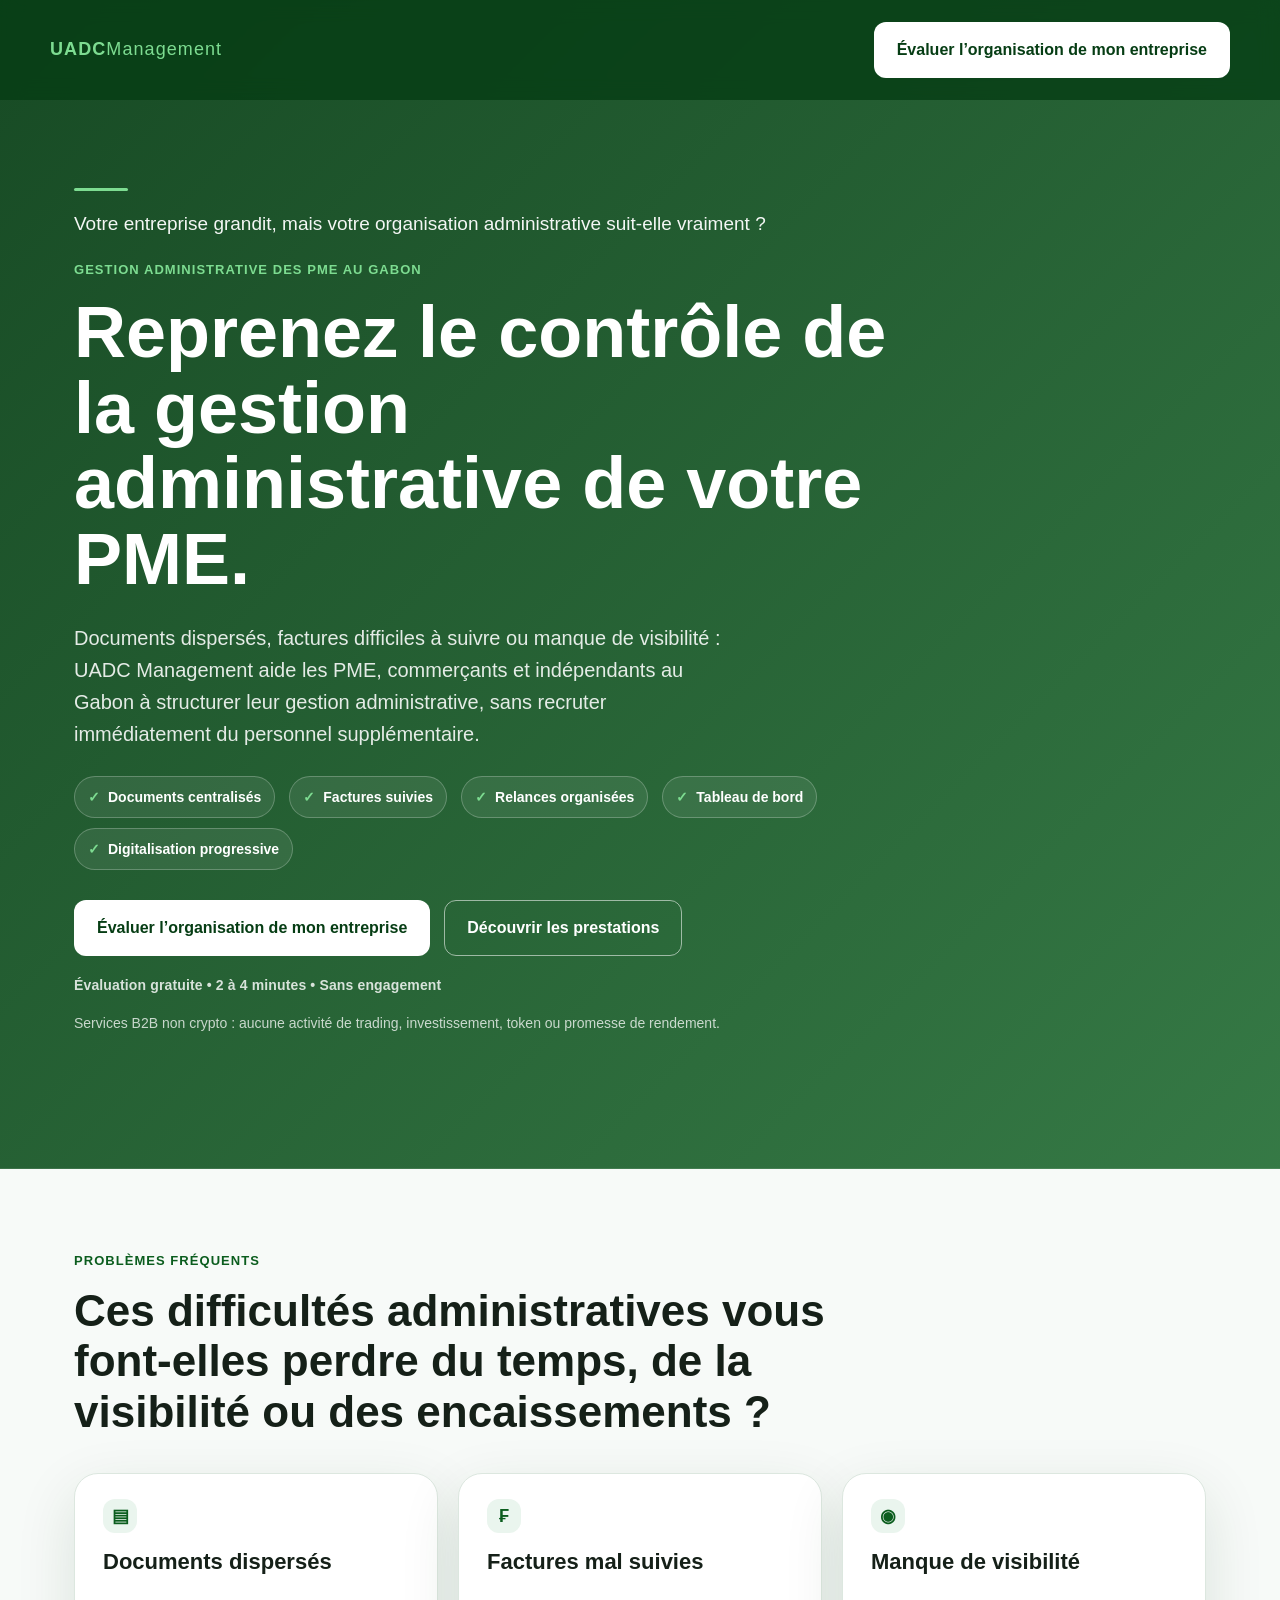
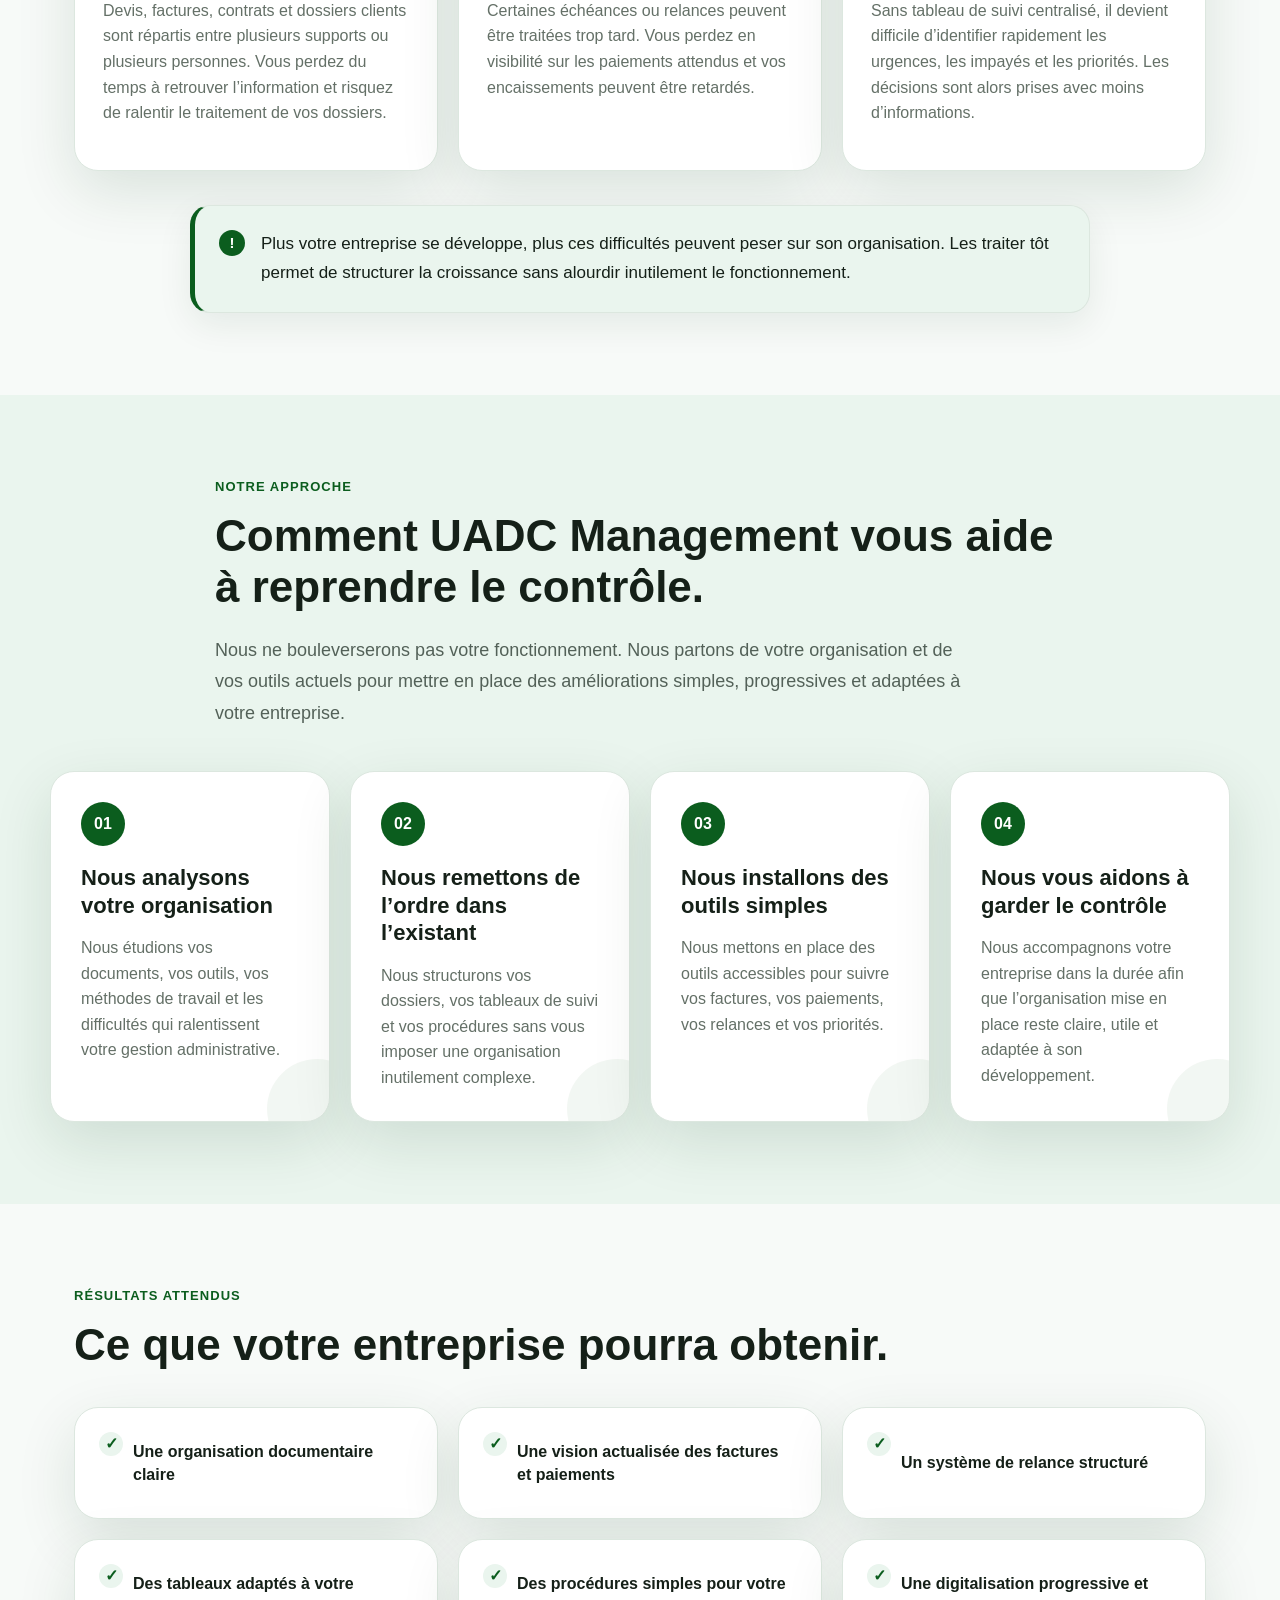
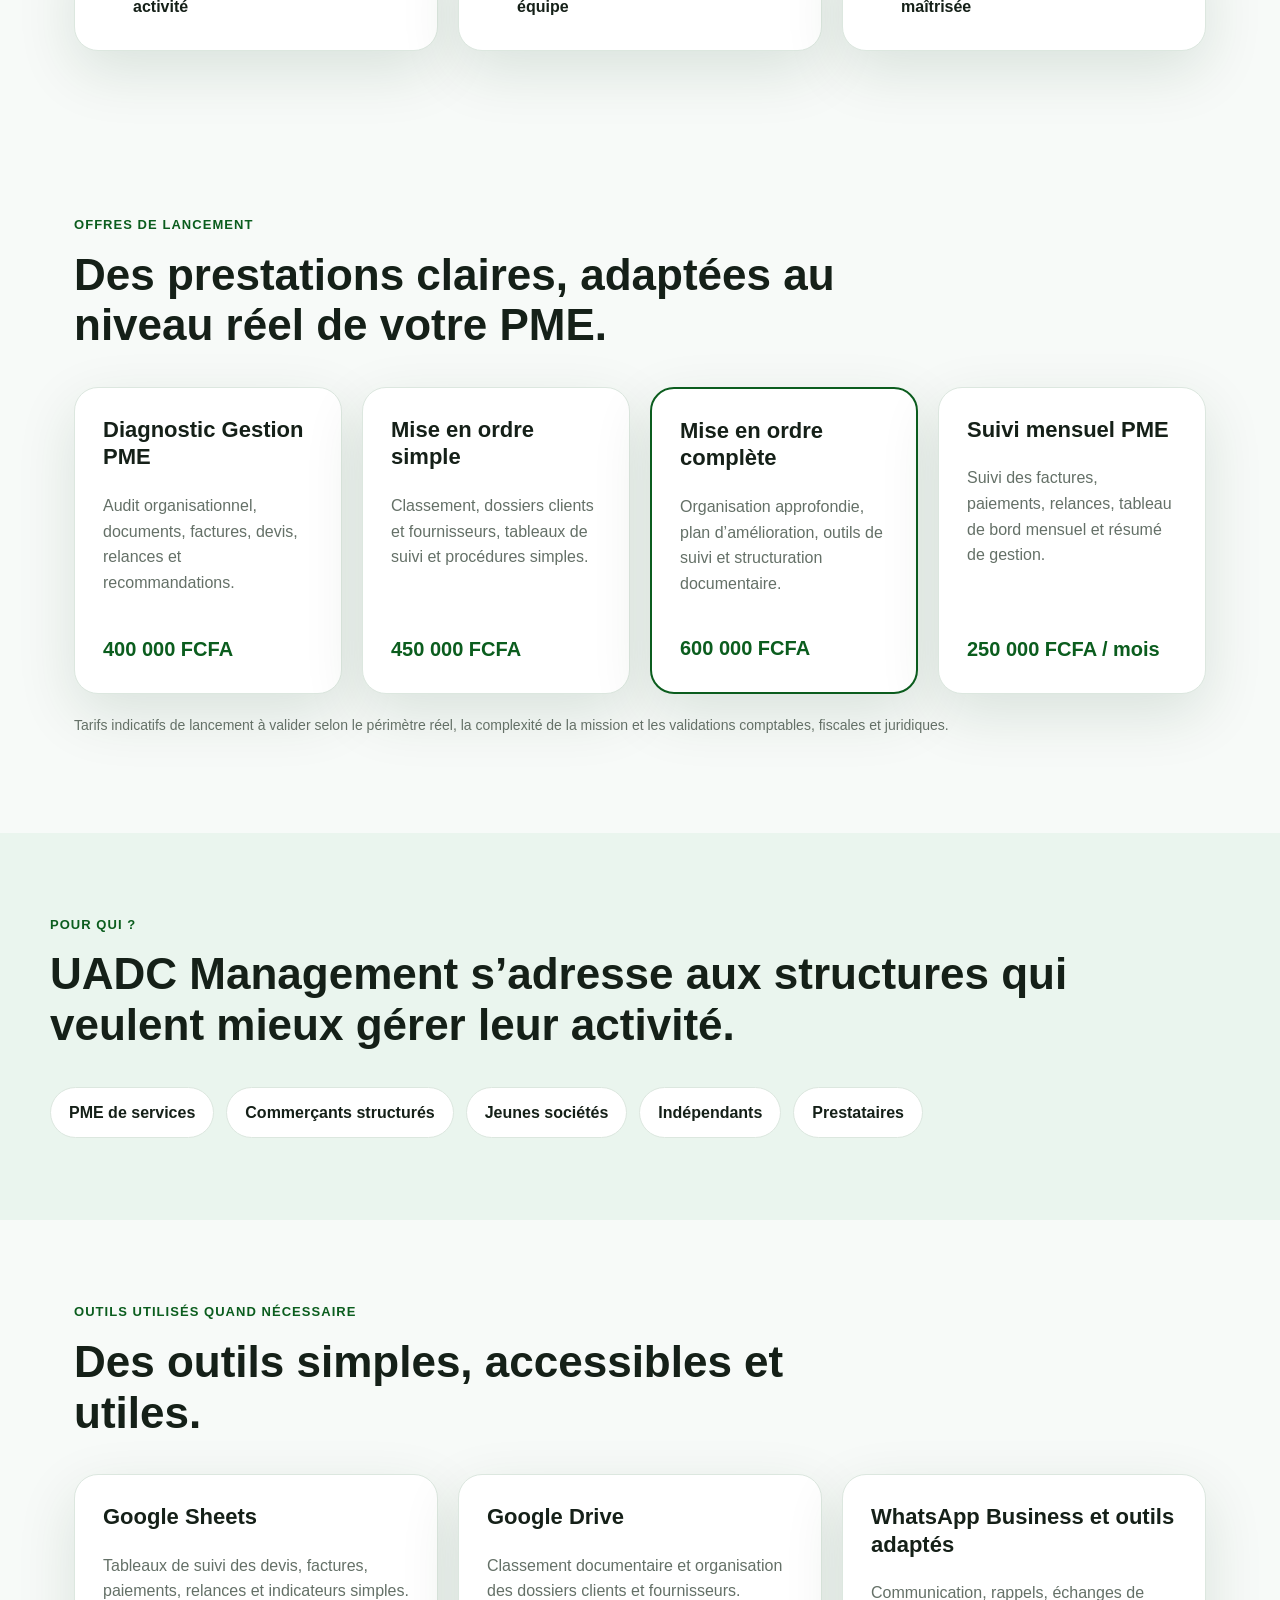
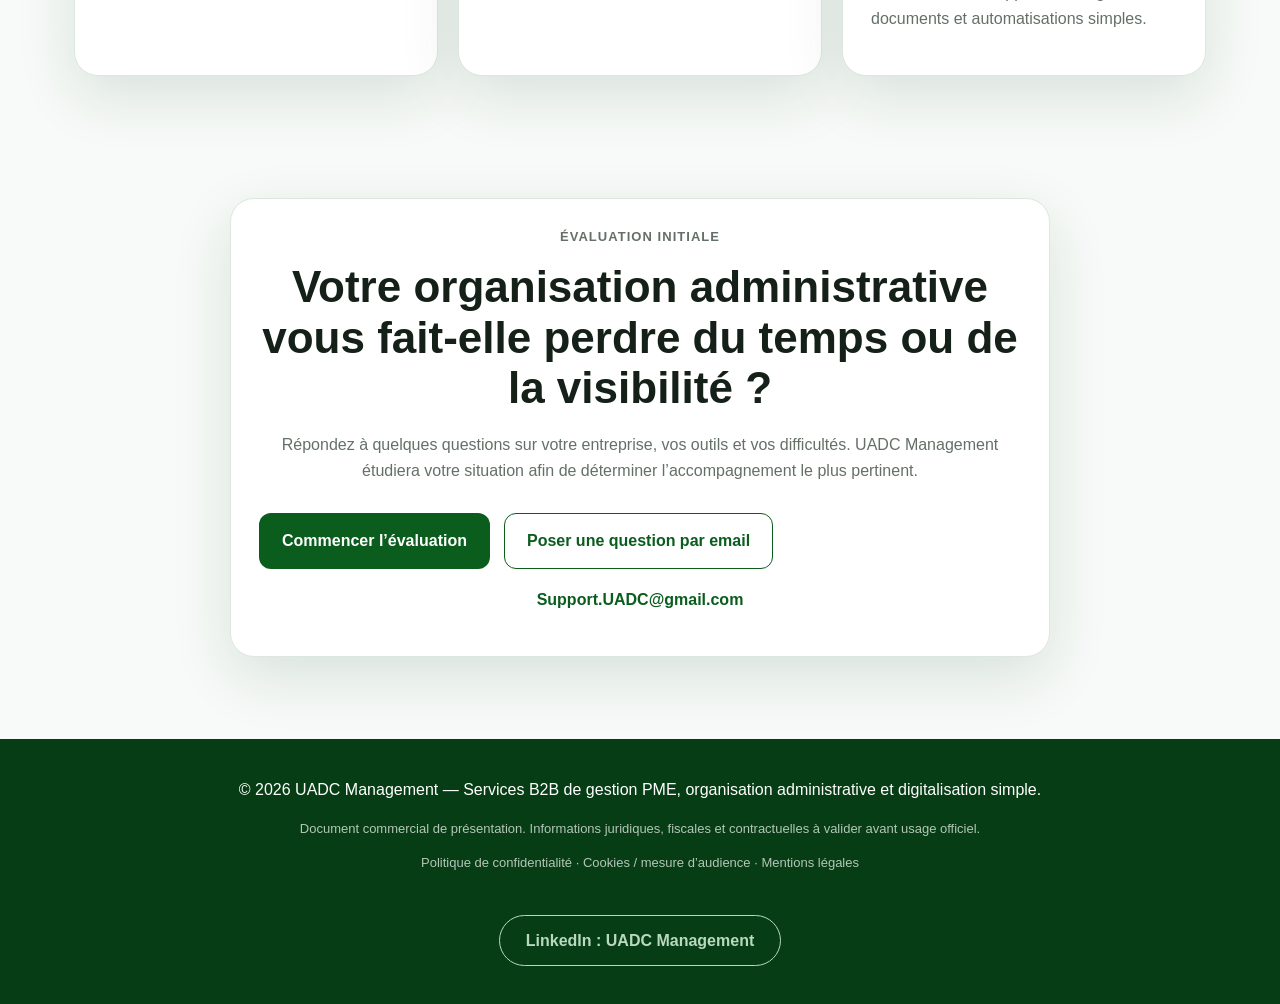
==== commit 1d0896a9: "Update evaluation link and button text in index.html" ====
--- a/index.html
+++ b/index.html
@@ -159,12 +159,10 @@
       </a>
 
       <a
-        href="https://docs.google.com/forms/d/e/1FAIpQLScR6LxqJISnzY4DVmSsGfaWEli_IUTiNq7CcCTO1LoDNJifmg/viewform"
-        class="nav-cta js-track-evaluation"
-        target="_blank"
-        rel="noopener noreferrer"
+        href="diagnostic.html"
+        class="btn primary js-track-evaluation"
       >
-        Évaluer mon organisation
+        Évaluer l’organisation de mon entreprise
       </a>
 
       <button
--- a/style.css
+++ b/style.css
@@ -1034,3 +1034,290 @@
     animation-iteration-count: 1 !important;
   }
 }
+
+/* =========================================================
+   UADC MANAGEMENT — V2 PARCOURS PSYCHOLOGIQUE
+   Ajouter uniquement à la fin du fichier style.css
+   ========================================================= */
+
+/* ---------------------------------------------------------
+   HERO V2 — Question d’identification
+   --------------------------------------------------------- */
+
+.hero-question {
+  max-width: 720px;
+  margin: 0 0 22px;
+  color: rgba(255, 255, 255, 0.95);
+  font-size: 19px;
+  line-height: 1.55;
+  font-weight: 500;
+}
+
+.hero-question::before {
+  content: "";
+  display: block;
+  width: 54px;
+  height: 3px;
+  margin-bottom: 18px;
+  border-radius: 999px;
+  background: #7ddc91;
+}
+
+/* ---------------------------------------------------------
+   INTRODUCTION DES SECTIONS
+   --------------------------------------------------------- */
+
+.section-intro {
+  max-width: 780px;
+  margin: 22px 0 0;
+  color: var(--muted);
+  font-size: 18px;
+  line-height: 1.75;
+}
+
+.solution .section-intro {
+  color: #536158;
+}
+
+/* ---------------------------------------------------------
+   CONCLUSION DE LA SECTION PROBLÈMES
+   --------------------------------------------------------- */
+
+.problem-conclusion {
+  position: relative;
+  max-width: 900px;
+  margin: 34px auto 0;
+  padding: 24px 28px 24px 66px;
+  border: 1px solid var(--border);
+  border-left: 5px solid var(--green);
+  border-radius: 20px;
+  background: var(--green-light);
+  color: var(--text);
+  font-size: 17px;
+  line-height: 1.7;
+  box-shadow: 0 12px 35px rgba(10, 55, 25, 0.08);
+}
+
+.problem-conclusion::before {
+  content: "!";
+  position: absolute;
+  top: 24px;
+  left: 24px;
+  display: inline-flex;
+  width: 26px;
+  height: 26px;
+  align-items: center;
+  justify-content: center;
+  border-radius: 50%;
+  background: var(--green);
+  color: var(--white);
+  font-size: 15px;
+  font-weight: 900;
+}
+
+/* ---------------------------------------------------------
+   NOTRE APPROCHE V2
+   --------------------------------------------------------- */
+
+.solution .section-heading {
+  max-width: 850px;
+  margin-bottom: 42px;
+}
+
+.solution .steps {
+  align-items: stretch;
+}
+
+.solution .step {
+  position: relative;
+  overflow: hidden;
+  min-height: 100%;
+  padding: 30px;
+  transition:
+    transform 0.2s ease,
+    border-color 0.2s ease,
+    box-shadow 0.2s ease;
+}
+
+.solution .step::after {
+  content: "";
+  position: absolute;
+  right: -38px;
+  bottom: -38px;
+  width: 100px;
+  height: 100px;
+  border-radius: 50%;
+  background: rgba(11, 93, 30, 0.05);
+}
+
+.solution .step:hover {
+  transform: translateY(-5px);
+  border-color: rgba(11, 93, 30, 0.28);
+  box-shadow: 0 24px 65px rgba(10, 55, 25, 0.15);
+}
+
+.solution .step h3 {
+  position: relative;
+  z-index: 1;
+  margin-bottom: 16px;
+}
+
+.solution .step p {
+  position: relative;
+  z-index: 1;
+  margin-bottom: 0;
+}
+
+/* ---------------------------------------------------------
+   RÉSULTATS — TRANSITION PLUS CONVAINCANTE
+   --------------------------------------------------------- */
+
+.results .section-heading {
+  max-width: 850px;
+}
+
+.results-grid {
+  align-items: stretch;
+}
+
+.result-item {
+  display: flex;
+  min-height: 112px;
+  align-items: center;
+  line-height: 1.45;
+  transition:
+    transform 0.2s ease,
+    border-color 0.2s ease,
+    box-shadow 0.2s ease;
+}
+
+.result-item:hover {
+  transform: translateY(-4px);
+  border-color: rgba(11, 93, 30, 0.25);
+  box-shadow: 0 22px 55px rgba(10, 55, 25, 0.14);
+}
+
+/* ---------------------------------------------------------
+   OFFRES — MEILLEURE HIÉRARCHIE
+   --------------------------------------------------------- */
+
+.offers .section-heading {
+  max-width: 850px;
+}
+
+.price-card {
+  display: flex;
+  min-height: 100%;
+  flex-direction: column;
+}
+
+.price-card p {
+  flex-grow: 1;
+}
+
+.price-card strong {
+  margin-top: auto;
+  padding-top: 20px;
+}
+
+/* ---------------------------------------------------------
+   ACCESSIBILITÉ ET INTERACTIONS
+   --------------------------------------------------------- */
+
+.problem-conclusion,
+.section-intro,
+.hero-question {
+  text-wrap: pretty;
+}
+
+/* =========================================================
+   TABLETTES
+   ========================================================= */
+
+@media (max-width: 900px) {
+
+  .solution .step {
+    min-height: auto;
+  }
+
+  .problem-conclusion {
+    max-width: 100%;
+  }
+
+}
+
+/* =========================================================
+   MOBILES
+   ========================================================= */
+
+@media (max-width: 700px) {
+
+  .hero-question {
+    margin-bottom: 20px;
+    font-size: 17px;
+    line-height: 1.55;
+  }
+
+  .hero-question::before {
+    width: 44px;
+    margin-bottom: 15px;
+  }
+
+  .section-intro {
+    margin-top: 18px;
+    font-size: 16px;
+    line-height: 1.7;
+  }
+
+  .problem-conclusion {
+    margin-top: 28px;
+    padding:
+      58px
+      20px
+      22px;
+    font-size: 16px;
+    line-height: 1.65;
+  }
+
+  .problem-conclusion::before {
+    top: 20px;
+    left: 20px;
+  }
+
+  .solution .section-heading {
+    margin-bottom: 30px;
+  }
+
+  .solution .step {
+    padding: 28px;
+  }
+
+  .solution .step h3 {
+    font-size: 23px;
+  }
+
+  .result-item {
+    min-height: 100px;
+  }
+
+}
+
+/* =========================================================
+   PETITS MOBILES
+   ========================================================= */
+
+@media (max-width: 390px) {
+
+  .hero-question {
+    font-size: 16px;
+  }
+
+  .problem-conclusion {
+    font-size: 15px;
+  }
+
+  .solution .step {
+    padding: 25px;
+  }
+
+}
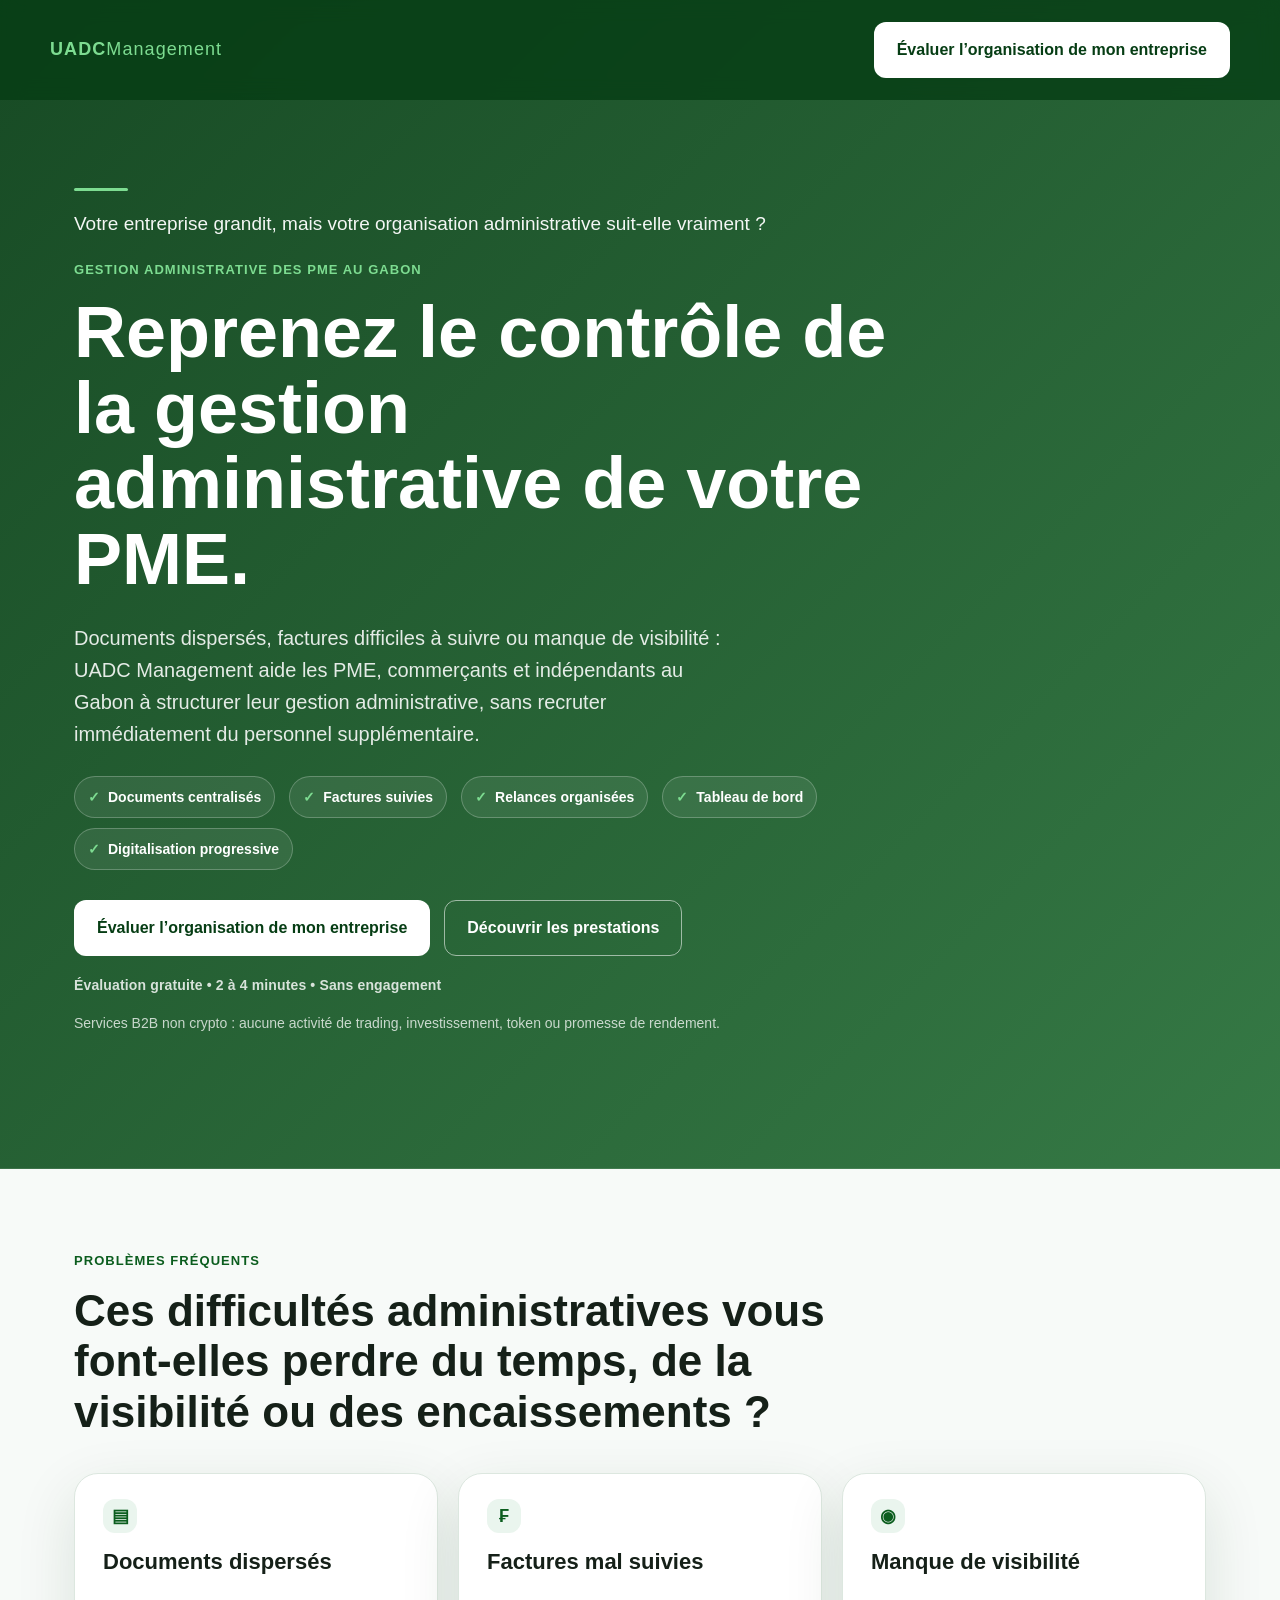
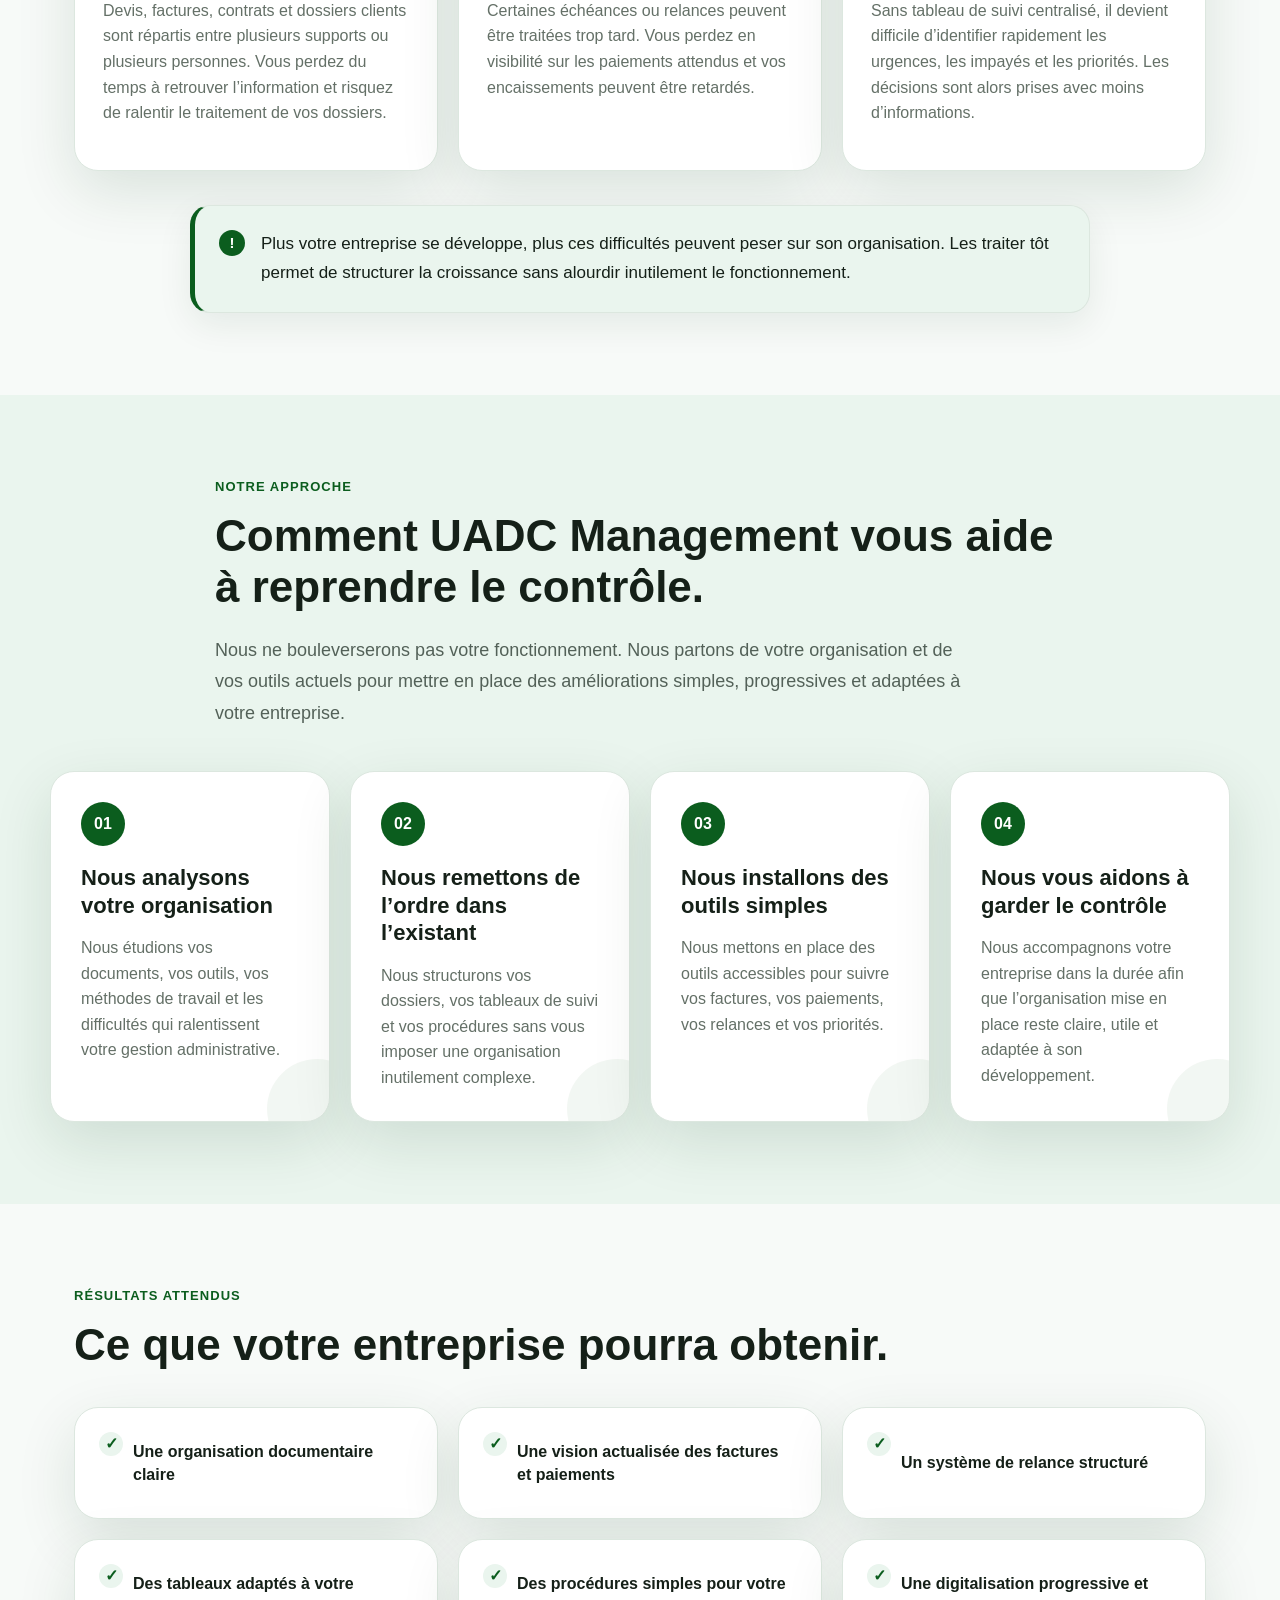
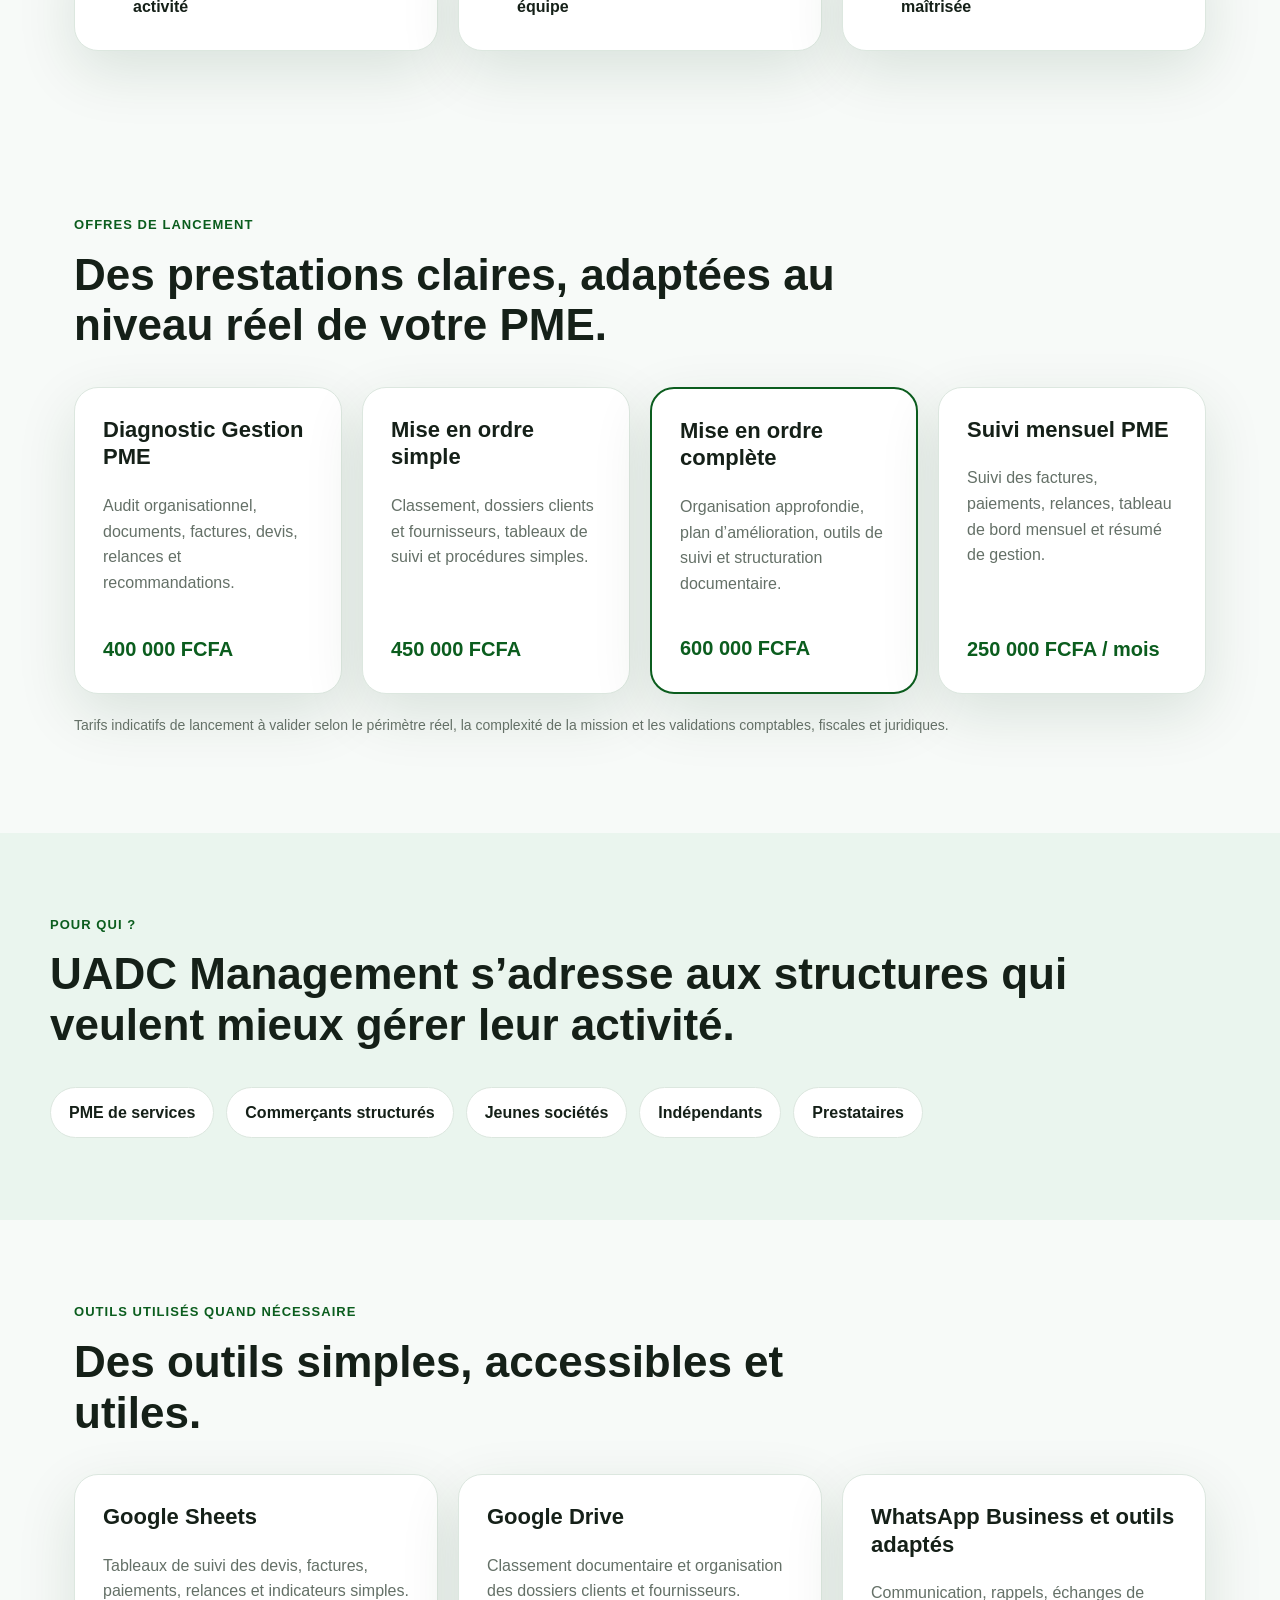
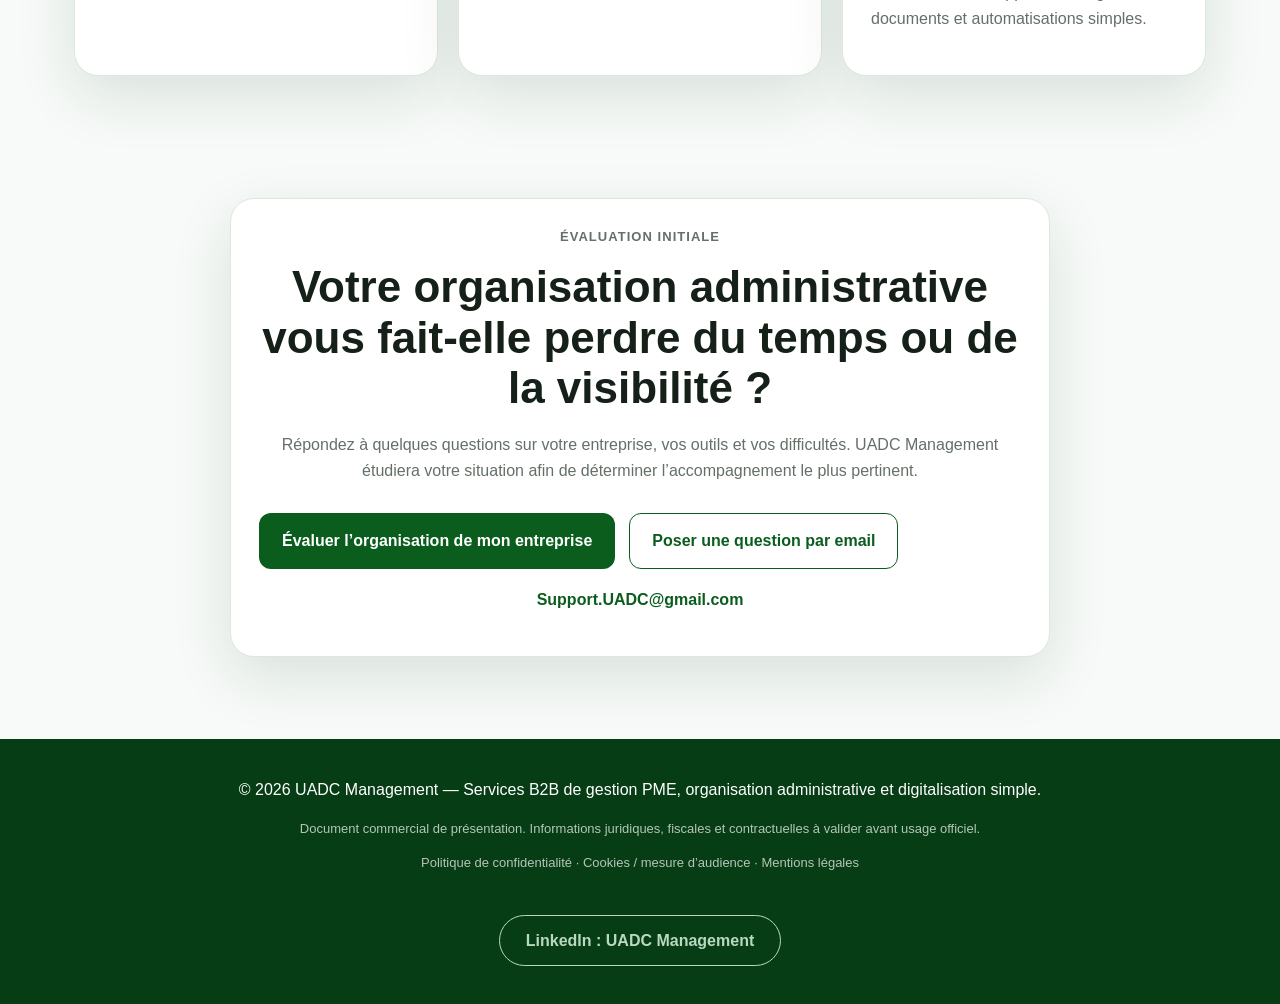
==== commit 47dbae9c: "Update index.html" ====
--- a/index.html
+++ b/index.html
@@ -259,10 +259,8 @@
         <div class="hero-actions">
 
           <a
-            href="https://docs.google.com/forms/d/e/1FAIpQLScR6LxqJISnzY4DVmSsGfaWEli_IUTiNq7CcCTO1LoDNJifmg/viewform"
+            href="diagnostic.html"
             class="btn primary js-track-evaluation"
-            target="_blank"
-            rel="noopener noreferrer"
           >
             Évaluer l’organisation de mon entreprise
           </a>
@@ -720,12 +718,10 @@
         <div class="contact-actions">
 
           <a
+            href="diagnostic.html"
             class="btn primary js-track-evaluation"
-            href="https://docs.google.com/forms/d/e/1FAIpQLScR6LxqJISnzY4DVmSsGfaWEli_IUTiNq7CcCTO1LoDNJifmg/viewform"
-            target="_blank"
-            rel="noopener noreferrer"
           >
-            Commencer l’évaluation
+            Évaluer l’organisation de mon entreprise
           </a>
 
           <a
